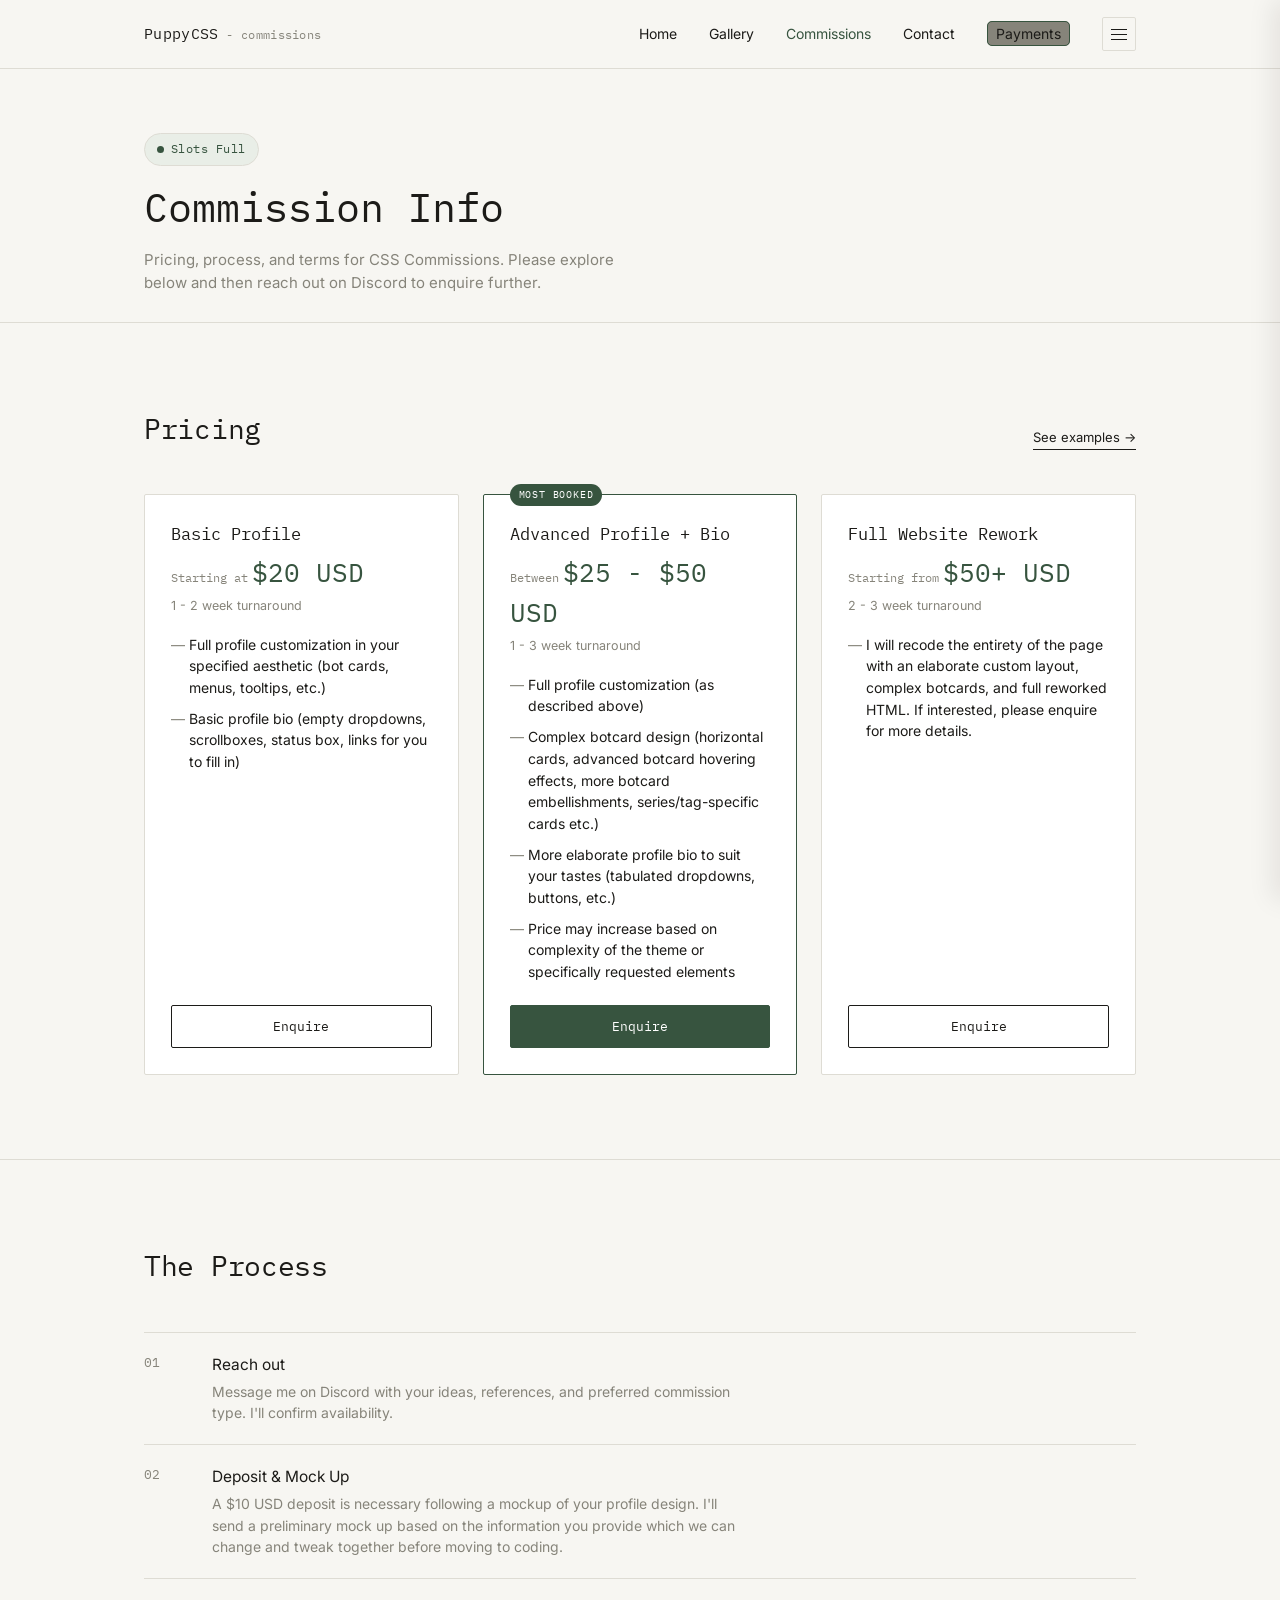
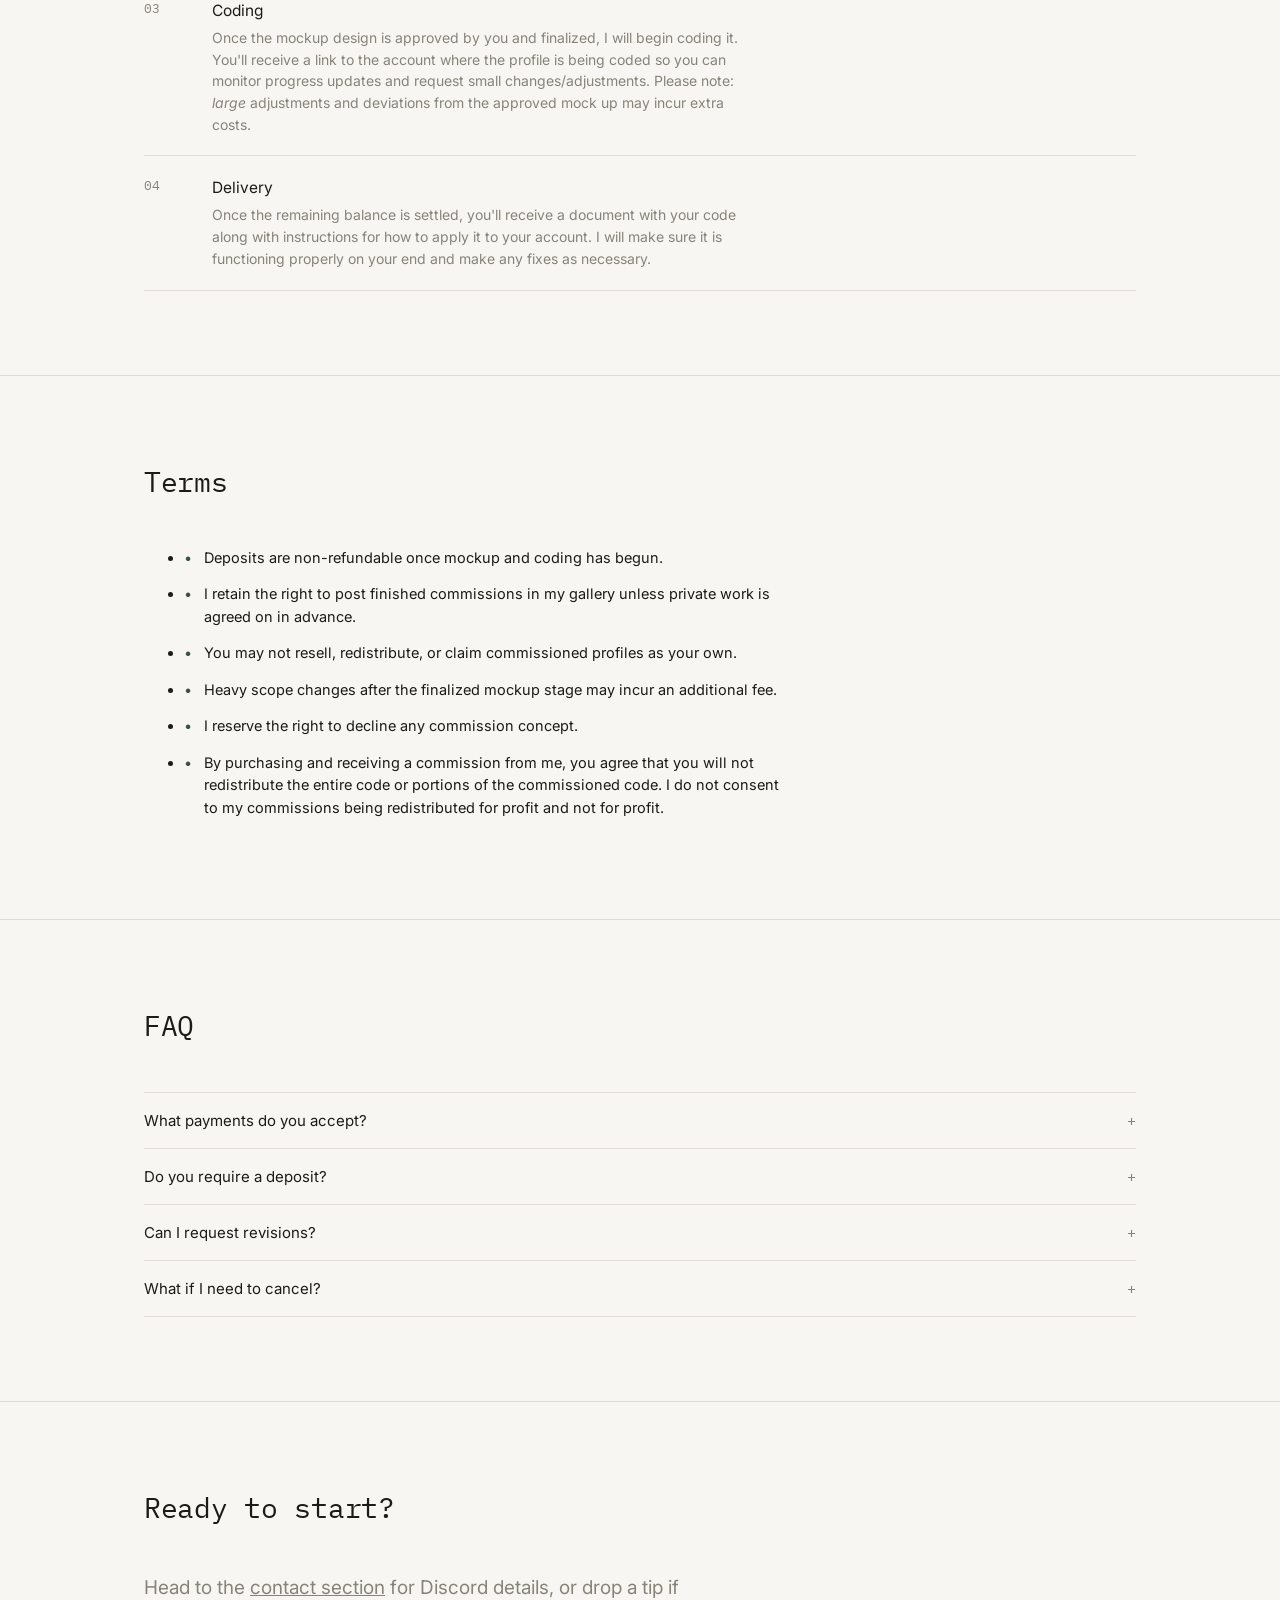
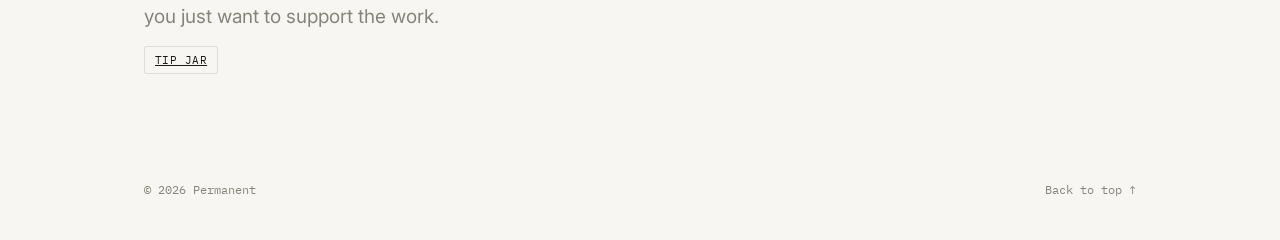
==== commissions.html @ 57f0ea89 "Add files via upload" ====
<!DOCTYPE html>
<html lang="en">
<head>
<meta charset="UTF-8">
<meta name="viewport" content="width=device-width, initial-scale=1.0">
<title>Commissions — PuppyCSS</title>
<meta name="description" content="Commission info, pricing tiers, process, and terms.">
<link rel="preconnect" href="https://fonts.googleapis.com">
<link href="https://fonts.googleapis.com/css2?family=IBM+Plex+Mono:wght@400;500&family=Inter:wght@400;500&display=swap" rel="stylesheet">
<link rel="stylesheet" href="style.css">
</head>
<body>

<header class="site-header">
  <div class="wrap">
    <a href="index.html" class="wordmark">PuppyCSS <span>- commissions</span></a>
    <nav class="site-nav">
      <a href="index.html"><span class="nav-full">Home</span></a>
      <a href="gallery.html"><span class="nav-full">Gallery</span></a>
      <a href="commissions.html" class="current"><span class="nav-full">Commissions</span></a>
      <a href="index.html#contact"><span class="nav-full">Contact</span></a>
      <a href="https://www.paypal.com/ncp/payment/3Z959Z3MLHM26"><span class="nav-full paymentportal">Payments</span></a>
      <button class="menu-toggle" id="menu-toggle" aria-label="Open menu" aria-expanded="false" aria-controls="side-menu">
        <span></span><span></span><span></span>
      </button>
    </nav>
  </div>
</header>

<div class="side-menu-overlay" id="side-menu-overlay"></div>
<aside class="side-menu" id="side-menu">
  <div class="side-menu-head">
    <span class="wordmark">PuppyCSS</span>
    <button class="side-menu-close" id="side-menu-close" aria-label="Close menu">×</button>
  </div>
  <nav class="side-menu-nav" id="side-menu-nav"><!-- injected --></nav>
  <div class="side-menu-foot">Tips & commissions always appreciated.</div>
</aside>

<main>

  <section class="gallery-head">
    <div class="wrap">
      <div class="status-pill"><span class="dot"></span>Slots Full</div>
      <h1>Commission Info</h1>
      <p>Pricing, process, and terms for CSS Commissions. Please explore below and then reach out on Discord to enquire further.</p>
    </div>
  </section>


  <section class="block" id="tiers">
    <div class="wrap">
      <div class="block-head">
        <h2>Pricing</h2>
        <a href="gallery.html" class="see-all">See examples →</a>
      </div>
      <div class="tier-grid">

        <div class="tier-card">
          <div class="tier-name">Basic Profile</div>
          <div class="tier-price"><span class="from">Starting at</span>$20 USD</div>
          <div class="tier-turnaround">1 - 2 week turnaround</div>
          <ul class="tier-list">
            <li>Full profile customization in your specified aesthetic (bot cards, menus, tooltips, etc.)</li>
            <li>Basic profile bio (empty dropdowns, scrollboxes, status box, links for you to fill in)</li>
          </ul>
          <a href="index.html#contact" class="tier-cta">Enquire</a>
        </div>

        <div class="tier-card featured">
          <div class="tier-name">Advanced Profile + Bio</div>
          <div class="tier-price"><span class="from">Between</span>$25 - $50 USD</div>
          <div class="tier-turnaround">1 - 3 week turnaround</div>
          <ul class="tier-list">
            <li>Full profile customization (as described above) </li>
            <li>Complex botcard design (horizontal cards, advanced botcard hovering effects, more botcard embellishments, series/tag-specific cards etc.) </li>
            <li>More elaborate profile bio to suit your tastes (tabulated dropdowns, buttons, etc.) </li>
            <li>Price may increase based on complexity of the theme or specifically requested elements </li>
          </ul>
          <a href="index.html#contact" class="tier-cta">Enquire</a>
        </div>

        <div class="tier-card">
          <div class="tier-name">Full Website Rework</div>
          <div class="tier-price"><span class="from">Starting from</span>$50+ USD</div>
          <div class="tier-turnaround">2 - 3 week turnaround</div>
          <ul class="tier-list">
            <li>I will recode the entirety of the page with an elaborate custom layout, complex botcards, and full reworked HTML. If interested, please enquire for more details.</li>
          </ul>
          <a href="index.html#contact" class="tier-cta">Enquire</a>
        </div>

      </div>
    </div>
  </section>

  <section class="block" id="process">
    <div class="wrap">
      <div class="block-head">
        <h2>The Process</h2>
      </div>
      <div class="process-list">
        <div class="process-step">
          <div class="step-num mono"></div>
          <div>
            <h3>Reach out</h3>
            <p>Message me on Discord with your ideas, references, and preferred commission type. I'll confirm availability.</p>
          </div>
        </div>
        <div class="process-step">
          <div class="step-num mono"></div>
          <div>
            <h3>Deposit & Mock Up</h3>
            <p>A $10 USD deposit is necessary following a mockup of your profile design. I'll send a preliminary mock up based on the information you provide which we can change and tweak together before moving to coding.</p>
          </div>
        </div>
        <div class="process-step">
          <div class="step-num mono"></div>
          <div>
            <h3>Coding</h3>
            <p>Once the mockup design is approved by you and finalized, I will begin coding it. You'll receive a link to the account where the profile is being coded so you can monitor progress updates and request small changes/adjustments. Please note: <i>large</i> adjustments and deviations from the approved mock up may incur extra costs.</p>
          </div>
        </div>
        <div class="process-step">
          <div class="step-num mono"></div>
          <div>
            <h3>Delivery</h3>
            <p>Once the remaining balance is settled, you'll receive a document with your code along with instructions for how to apply it to your account. I will make sure it is functioning properly on your end and make any fixes as necessary.</p>
          </div>
        </div>
      </div>
    </div>
  </section>

  <section class="block" id="terms">
    <div class="wrap">
      <div class="block-head">
        <h2>Terms</h2>
      </div>
      <ul class="terms-list">
        <li>Deposits are non-refundable once mockup and coding has begun.</li>
        <li>I retain the right to post finished commissions in my gallery unless private work is agreed on in advance.</li>
        <li>You may not resell, redistribute, or claim commissioned profiles as your own.</li>
        <li>Heavy scope changes after the finalized mockup stage may incur an additional fee.</li>
        <li>I reserve the right to decline any commission concept.</li>
<li>By purchasing and receiving a commission from me, you agree that you will not redistribute the entire code or portions of the commissioned code. I do not consent to my commissions being redistributed for profit and not for profit. </li>
      </ul>
    </div>
  </section>

  <section class="block" id="faq">
    <div class="wrap">
      <div class="block-head">
        <h2>FAQ</h2>
      </div>
      <div id="faq-list"><!-- injected --></div>
    </div>
  </section>

  <section class="block" id="cta">
    <div class="wrap">
      <div class="block-head">
        <h2>Ready to start?</h2>
      </div>
      <p class="hero-role">Head to the <a href="index.html#contact">contact section</a> for Discord details, or drop a tip if you just want to support the work.</p>
      <div class="hero-meta" style="margin-top: 18px;">
        <span><strong><a class="copy-btn tipjarbtn" href="https://www.paypal.com/ncp/payment/3Z959Z3MLHM26">Tip Jar</a></strong></span>
      </div>
    </div>
  </section>

</main>

<footer class="site-footer">
  <div class="wrap">
    <span>© 2026 Permanent</span>
    <a href="#top">Back to top ↑</a>
  </div>
</footer>

<script src="script.js"></script>
</body>
</html>
---- style.css ----
:root {
  --paper:        #F7F6F2;
  --paper-dim:     #F0EEE8;
  --ink:          #1C1B18;
  --muted:        #86847A;
  --line:         #DEDCD4;
  --accent:       #37543F;
  --accent-wash:  #E9EEE7;
  --white:        #FFFFFF;

  --font-mono: 'IBM Plex Mono', ui-monospace, 'SF Mono', Menlo, monospace;
  --font-body: 'Inter', -apple-system, BlinkMacSystemFont, 'Segoe UI', sans-serif;

  --max-w: 1120px;
  --gutter: clamp(20px, 5vw, 64px);
  --radius: 2px;
}

*, *::before, *::after { box-sizing: border-box; }
html { scroll-behavior: smooth; }
@media (prefers-reduced-motion: reduce) {
  html { scroll-behavior: auto; }
  *, *::before, *::after {
    animation-duration: 0.001ms !important;
    animation-iteration-count: 1 !important;
    transition-duration: 0.001ms !important;
  }
}

body {
  margin: 0;
  background: var(--paper);
  color: var(--ink);
  font-family: var(--font-body);
  font-size: 16px;
  line-height: 1.55;
  -webkit-font-smoothing: antialiased;
}

h1, h2, h3 { margin: 0; font-weight: 400; }
p { margin: 0; }
a { color: inherit; }
img { max-width: 100%; display: block; }
button { font-family: inherit; cursor: pointer; }

:focus-visible {
  outline: 2px solid var(--accent);
  outline-offset: 3px;
}

.wrap {
  max-width: var(--max-w);
  margin: 0 auto;
  padding: 0 var(--gutter);
}

.mono {
  font-family: var(--font-mono);
  letter-spacing: 0.02em;
}

.eyebrow {
  font-family: var(--font-mono);
  font-size: 12.5px;
  letter-spacing: 0.12em;
  text-transform: uppercase;
  color: var(--muted);
  display: flex;
  align-items: center;
  gap: 10px;
}
.eyebrow::before {
  content: '';
  width: 18px;
  height: 1px;
  background: var(--muted);
}


.site-header {
  border-bottom: 1px solid var(--line);
  position: sticky;
  top: 0;
  background: rgba(247, 246, 242, 0.92);
  backdrop-filter: blur(6px);
  z-index: 50;
}

.site-header .wrap {
  display: flex;
  align-items: center;
  justify-content: space-between;
  height: 68px;
  gap: 16px;
}

.menu-toggle {
  display: flex;
  flex-direction: column;
  justify-content: center;
  align-items: center;
  gap: 4px;
  width: 34px;
  height: 34px;
  padding: 0;
  border: 1px solid var(--line);
  border-radius: var(--radius);
  background: transparent;
  flex: none;
  transition: border-color 0.2s ease;
}
.menu-toggle:hover { border-color: var(--accent); }
.menu-toggle span {
  display: block;
  width: 16px;
  height: 1px;
  background: var(--ink);
  transition: transform 0.25s ease, opacity 0.25s ease;
}
.menu-toggle.open span:nth-child(1) { transform: translateY(5px) rotate(45deg); }
.menu-toggle.open span:nth-child(2) { opacity: 0; }
.menu-toggle.open span:nth-child(3) { transform: translateY(-5px) rotate(-45deg); }

.wordmark {
  font-family: var(--font-mono);
  font-size: 15px;
  letter-spacing: 0.02em;
  text-decoration: none;
  color: var(--ink);
  display: flex;
  align-items: baseline;
  gap: 8px;
}
.wordmark span {
  color: var(--muted);
  font-size: 12px;
}


span.paymentportal{
    border-radius: 5px;
    background: var(--muted);
    padding: 0.2rem 0.5rem !important;
    border: 1px solid var(--accent);
    transition: all 500ms ease;
}
span.paymentportal:hover{
  background: var(--accent);
}

.site-nav {
  display: flex;
  gap: clamp(16px, 3vw, 32px);
  align-items: center;
}
.site-nav a {
  text-decoration: none;
  font-size: 14px;
  color: var(--ink);
  position: relative;
  padding: 4px 0;
}
.site-nav a.current { color: var(--accent); }
.site-nav a::after {
  content: '';
  position: absolute;
  left: 0; right: 0; bottom: -2px;
  height: 1px;
  background: var(--accent);
  transform: scaleX(0);
  transform-origin: left;
  transition: transform 0.25s ease;
}
.site-nav a:hover::after { transform: scaleX(1); }

.tipjarbtn{
}
.tipjarbtn::before {
    position: absolute;
    font-family: monospace;
    content: " I'm full of soup";
    background-image: url(https://ella.janitorai.com/media-approved/jKXdU6PdF2nDoaR_izDgq.png);
    background-repeat: no-repeat;
    background-size: 100%;
    background-position: bottom;
    max-width: 127px;
    min-width: 100px;
    width: 100%;
    aspect-ratio: 1 / 1.75;
    right: 100%;
    transition: transform 400ms cubic-bezier(0.68, -0.55, 0.27, 1.55);
}
.tipjarbtn:is(:hover,:focus,:active)::before{
	transform: translateX(70%) rotate(20deg);
}


.hero {
  padding: clamp(56px, 10vw, 108px) 0 clamp(48px, 8vw, 84px);
  border-bottom: 1px solid var(--line);
}

.hero-grid {
  display: grid;
  grid-template-columns: 1fr;
  gap: 28px;
}

.hero-index {
  font-family: var(--font-mono);
  font-size: 13px;
  color: var(--muted);
}

.hero h1 {
  font-family: var(--font-mono);
  font-size: clamp(34px, 6vw, 58px);
  line-height: 1.08;
  letter-spacing: -0.01em;
  max-width: 14ch;
}

.hero-role {
  font-size: clamp(16px, 2vw, 19px);
  color: var(--muted);
  max-width: 46ch;
  margin-top: 4px;
}

.hero-meta {
  display: flex;
  flex-wrap: wrap;
  gap: 10px 28px;
  margin-top: 18px;
  font-family: var(--font-mono);
  font-size: 12.5px;
  color: var(--muted);
}
.hero-meta strong { color: var(--ink); font-weight: 400; }

section.block {
  padding: clamp(48px, 8vw, 84px) 0;
  border-bottom: 1px solid var(--line);
}
section.block:last-of-type { border-bottom: none; }

.block-head {
  display: flex;
  justify-content: space-between;
  align-items: flex-end;
  gap: 20px;
  margin-bottom: clamp(28px, 5vw, 44px);
  flex-wrap: wrap;
}

.block-head h2 {
  font-family: var(--font-mono);
  font-size: clamp(22px, 3vw, 28px);
  letter-spacing: -0.01em;
}

.block-head .see-all {
  font-size: 13px;
  text-decoration: none;
  border-bottom: 1px solid var(--ink);
  padding-bottom: 2px;
}
.block-head .see-all:hover { color: var(--accent); border-color: var(--accent); }

.highlights-grid {
  display: grid;
  grid-template-columns: repeat(auto-fit, minmax(220px, 1fr));
  gap: clamp(16px, 2.5vw, 28px);
}

.highlight-card {
  position: relative;
  aspect-ratio: 4 / 5;
  border-radius: var(--radius);
  overflow: hidden;
  cursor: pointer;
  border: 1px solid var(--line);
  background: var(--paper-dim);
}

.highlight-card .swatch {
  position: absolute;
  inset: 0;
  width: 100%;
  height: 100%;
  object-fit: cover;
  display: block;
  transition: transform 0.5s cubic-bezier(0.16, 1, 0.3, 1);
}
.highlight-card:hover .swatch { transform: scale(1.045); }

.card-label {
  position: absolute;
  left: 0; right: 0; bottom: 0;
  padding: 14px 16px;
  background: linear-gradient(to top, rgba(28,27,24,0.72), rgba(28,27,24,0));
  color: var(--white);
  transform: translateY(6px);
  opacity: 0.92;
  transition: transform 0.3s ease;
}
.highlight-card:hover .card-label { transform: translateY(0); }

.card-label .num {
  font-family: var(--font-mono);
  font-size: 11px;
  letter-spacing: 0.08em;
  opacity: 0.8;
  display: block;
  margin-bottom: 3px;
}
.card-label .title { font-size: 15px; }
.card-label .medium {
  font-family: var(--font-mono);
  font-size: 11px;
  opacity: 0.75;
  margin-top: 2px;
  display: block;
}

.log-list { display: flex; flex-direction: column; }

.log-entry {
  display: grid;
  grid-template-columns: 110px 1fr;
  gap: 24px;
  padding: 18px 0;
  border-top: 1px solid var(--line);
}
.log-entry:last-child { border-bottom: 1px solid var(--line); }

.log-date {
  font-family: var(--font-mono);
  font-size: 12.5px;
  color: var(--muted);
  padding-top: 2px;
}

.log-body .tag {
  display: inline-block;
  font-family: var(--font-mono);
  font-size: 10.5px;
  letter-spacing: 0.06em;
  text-transform: uppercase;
  color: var(--accent);
  background: var(--accent-wash);
  padding: 2px 7px;
  border-radius: 2px;
  margin-bottom: 8px;
}
.log-body h3 { font-size: 16px; margin-bottom: 4px; }
.log-body p { color: var(--muted); font-size: 14.5px; max-width: 60ch; }

.contact-grid {
  display: grid;
  grid-template-columns: 1.1fr 0.9fr;
  gap: clamp(32px, 6vw, 64px);
}

.field {
  margin-bottom: 18px;
  display: flex;
  flex-direction: column;
  gap: 6px;
}
.field label {
  font-family: var(--font-mono);
  font-size: 11.5px;
  letter-spacing: 0.06em;
  text-transform: uppercase;
  color: var(--muted);
}
.field input,
.field textarea {
  font-family: var(--font-body);
  font-size: 15px;
  padding: 11px 12px;
  border: 1px solid var(--line);
  border-radius: var(--radius);
  background: var(--white);
  color: var(--ink);
  resize: vertical;
}
.field input:focus,
.field textarea:focus {
  border-color: var(--accent);
  outline: none;
}

.submit-btn {
  font-family: var(--font-mono);
  font-size: 13px;
  letter-spacing: 0.04em;
  background: var(--ink);
  color: var(--paper);
  border: none;
  padding: 13px 22px;
  border-radius: var(--radius);
  display: inline-flex;
  align-items: center;
  gap: 8px;
  transition: background 0.2s ease;
}
.submit-btn:hover { background: var(--accent); }

.form-note {
  font-size: 12.5px;
  color: var(--muted);
  margin-top: 10px;
}

.contact-aside {
  border: 1px solid var(--line);
  border-radius: var(--radius);
  padding: 24px;
  background: var(--paper-dim);
  height: fit-content;
}
.contact-aside h3 {
  font-family: var(--font-mono);
  font-size: 14px;
  margin-bottom: 16px;
}

.contact-row {
  display: flex;
  align-items: center;
  justify-content: space-between;
  gap: 12px;
  padding: 12px 0;
  border-top: 1px solid var(--line);
}
.contact-row:first-of-type { border-top: none; }
.contact-row .label { font-size: 13px; color: var(--muted); }
.contact-row .value { font-family: var(--font-mono); font-size: 13.5px; }

.copy-btn {
  font-family: var(--font-mono);
  font-size: 11px;
  letter-spacing: 0.04em;
  text-transform: uppercase;
  background: transparent;
  border: 1px solid var(--line);
  color: var(--ink);
  padding: 6px 10px;
  border-radius: var(--radius);
  white-space: nowrap;
  transition: border-color 0.2s ease, color 0.2s ease;
}
.copy-btn:hover { border-color: var(--accent); color: var(--accent); }
.copy-btn.copied { border-color: var(--accent); color: var(--accent); }

.site-footer {
  padding: 28px 0 40px;
}
.site-footer .wrap {
  display: flex;
  justify-content: space-between;
  align-items: center;
  font-family: var(--font-mono);
  font-size: 12px;
  color: var(--muted);
}
.site-footer a { text-decoration: none; }
.site-footer a:hover { color: var(--accent); }

.gallery-head {
  padding: clamp(40px, 7vw, 64px) 0 28px;
  border-bottom: 1px solid var(--line);
}
.gallery-head h1 {
  font-family: var(--font-mono);
  font-size: clamp(28px, 4vw, 40px);
  margin-top: 10px;
}
.gallery-head p {
  color: var(--muted);
  max-width: 56ch;
  margin-top: 10px;
  font-size: 15px;
}

.filter-bar {
  display: flex;
  gap: 8px;
  flex-wrap: wrap;
  padding: 22px 0;
  border-bottom: 1px solid var(--line);
}
.filter-btn {
  font-family: var(--font-mono);
  font-size: 12px;
  letter-spacing: 0.04em;
  text-transform: uppercase;
  background: transparent;
  border: 1px solid var(--line);
  color: var(--muted);
  padding: 7px 14px;
  border-radius: 999px;
  transition: all 0.2s ease;
}
.filter-btn:hover { border-color: var(--accent); color: var(--ink); }
.filter-btn.active {
  background: var(--ink);
  border-color: var(--ink);
  color: var(--paper);
}

.gallery-grid {
  padding: clamp(28px, 5vw, 44px) 0 80px;
  display: grid;
  grid-template-columns: repeat(auto-fill, minmax(240px, 1fr));
  gap: clamp(14px, 2vw, 22px);
}

.gallery-tile {
  position: relative;
  aspect-ratio: 1 / 1;
  border-radius: var(--radius);
  overflow: hidden;
  border: 1px solid var(--line);
  cursor: pointer;
  background: var(--paper-dim);
  opacity: 1;
  transform: scale(1);
  transition: opacity 0.3s ease, transform 0.3s ease;
}
.gallery-tile.hidden-tile {
  opacity: 0;
  transform: scale(0.94);
  pointer-events: none;
  position: absolute;
  visibility: hidden;
}

.gallery-tile .swatch {
  position: absolute;
  inset: 0;
  width: 100%;
  height: 100%;
  object-fit: cover;
  display: block;
  transition: transform 0.4s cubic-bezier(0.16, 1, 0.3, 1);
}
.gallery-tile:hover .swatch { transform: scale(1.05); }

.tile-tag {
  position: absolute;
  top: 10px; right: 10px;
  font-family: var(--font-mono);
  font-size: 10px;
  letter-spacing: 0.05em;
  text-transform: uppercase;
  background: rgba(247,246,242,0.9);
  color: var(--ink);
  padding: 3px 8px;
  border-radius: 999px;
}

.tile-info {
  position: absolute;
  left: 0; right: 0; bottom: 0;
  padding: 12px 14px;
  background: linear-gradient(to top, rgba(28,27,24,0.75), rgba(28,27,24,0));
  color: var(--white);
}
.tile-info .num {
  font-family: var(--font-mono);
  font-size: 10.5px;
  opacity: 0.8;
  display: block;
}
.tile-info .title { font-size: 14px; margin-top: 2px; }
.tile-info .count {
  font-family: var(--font-mono);
  font-size: 10.5px;
  opacity: 0.75;
  margin-top: 2px;
  display: block;
}

.lightbox {
  position: fixed;
  inset: 0;
  z-index: 100;
  display: none;
  align-items: center;
  justify-content: center;
  background: rgba(20, 19, 16, 0.94);
  padding: clamp(16px, 4vw, 48px);
}
.lightbox.open { display: flex; }

.lightbox-inner {
  width: 100%;
  max-width: 980px;
  color: var(--white);
}

.lightbox-stage {
    position: relative;
    aspect-ratio: 16 / 10;
    border-radius: var(--radius);
    overflow: hidden;
    background: #232019;
    width: 100%;
}
.lightbox-stage .swatch {
    inset: 0;
    width: 100%;
    height: 100%;
    object-fit: scale-down;
    display: block;
}

.lightbox-nav-btn {
  position: absolute;
  top: 50%;
  transform: translateY(-50%);
  background: rgba(247,246,242,0.12);
  border: 1px solid rgba(247,246,242,0.3);
  color: var(--white);
  width: 44px;
  height: 44px;
  border-radius: 50%;
  display: flex;
  align-items: center;
  justify-content: center;
  font-size: 18px;
  transition: background 0.2s ease;
}
.lightbox-nav-btn:hover { background: rgba(247,246,242,0.25); }
.lightbox-nav-btn.prev { left: 14px; }
.lightbox-nav-btn.next { right: 14px; }

.lightbox-meta {
  display: flex;
  justify-content: space-between;
  align-items: flex-start;
  gap: 20px;
  margin-top: 18px;
  flex-wrap: wrap;
}
.lightbox-meta h3 {
  font-family: var(--font-mono);
  font-size: 18px;
}
.lightbox-meta .desc {
  color: rgba(247,246,242,0.65);
  font-size: 13.5px;
  margin-top: 6px;
  max-width: 60ch;
}
.lightbox-counter {
  font-family: var(--font-mono);
  font-size: 12.5px;
  color: rgba(247,246,242,0.65);
  white-space: nowrap;
}

.lightbox-close {
  position: absolute;
  top: 20px; right: 20px;
  background: transparent;
  border: none;
  color: var(--white);
  font-size: 28px;
  line-height: 1;
  opacity: 0.75;
}
.lightbox-close:hover { opacity: 1; }

.lightbox-thumbs {
  display: flex;
  gap: 8px;
  margin-top: 14px;
  overflow-x: auto;
  padding-bottom: 4px;
}
.lightbox-thumbs .thumb {
  width: 52px;
  height: 52px;
  flex: none;
  border-radius: 2px;
  overflow: hidden;
  border: 1px solid rgba(247,246,242,0.2);
  cursor: pointer;
  opacity: 0.55;
  transition: opacity 0.2s ease, border-color 0.2s ease;
}
.lightbox-thumbs .thumb.active {
  opacity: 1;
  border-color: var(--white);
}
.lightbox-thumbs .thumb .swatch { position: static; width: 100%; height: 100%; object-fit: cover; display: block; }
.lightbox-stage {
  cursor: zoom-in;
  touch-action: none; 
}
.lightbox-stage.zoomed {
  cursor: grab;
}
.lightbox-stage.zoomed:active {
  cursor: grabbing;
}
.lightbox-stage .swatch {
  transform-origin: 0 0;
  transition: transform 0.2s ease;
}
.lightbox-stage.panning .swatch {
  transition: none;
}

/* SIDE MENU */
.side-menu-overlay {
  position: fixed;
  inset: 0;
  background: rgba(20, 19, 16, 0.5);
  z-index: 90;
  opacity: 0;
  pointer-events: none;
  transition: opacity 0.3s ease;
}
.side-menu-overlay.open {
  opacity: 1;
  pointer-events: auto;
}

.side-menu {
  position: fixed;
  top: 0;
  right: 0;
  height: 100%;
  width: min(300px, 82vw);
  background: var(--paper);
  border-left: 1px solid var(--line);
  z-index: 95;
  display: flex;
  flex-direction: column;
  transform: translateX(100%);
  transition: transform 0.32s cubic-bezier(0.16, 1, 0.3, 1);
  box-shadow: -8px 0 24px rgba(20, 19, 16, 0.08);
}
.side-menu.open { transform: translateX(0); }

.side-menu-head {
  display: flex;
  align-items: center;
  justify-content: space-between;
  padding: 20px var(--gutter);
  border-bottom: 1px solid var(--line);
  height: 68px;
}
.side-menu-head .wordmark { font-size: 14px; }

.side-menu-close {
  background: transparent;
  border: none;
  color: var(--ink);
  font-size: 24px;
  line-height: 1;
  padding: 4px;
  opacity: 0.7;
}
.side-menu-close:hover { opacity: 1; }

.side-menu-nav {
  display: flex;
  flex-direction: column;
  padding: 12px 0;
  overflow-y: auto;
}
.side-menu-nav a {
  font-family: var(--font-mono);
  font-size: 14px;
  text-decoration: none;
  color: var(--ink);
  padding: 14px var(--gutter);
  border-bottom: 1px solid var(--line);
  display: flex;
  align-items: center;
  justify-content: space-between;
  transition: background 0.2s ease, color 0.2s ease;
}
.side-menu-nav a:hover { background: var(--accent-wash); color: var(--accent); }
.side-menu-nav a.current { color: var(--accent); }
.side-menu-nav a .idx { font-size: 11px; color: var(--muted); }

.side-menu-foot {
  margin-top: auto;
  padding: 20px var(--gutter) 28px;
  border-top: 1px solid var(--line);
  font-family: var(--font-mono);
  font-size: 11.5px;
  color: var(--muted);
}
.side-menu-foot a { color: var(--accent); text-decoration: none; }

body.menu-locked { overflow: hidden; }

@media (min-width: 720px) {
  .hero-grid { grid-template-columns: 1fr; }
}

@media (max-width: 720px) {
  .contact-grid { grid-template-columns: 1fr; }
  .site-nav { gap: 14px; }
  .log-entry { grid-template-columns: 1fr; gap: 6px; }
}

@media (max-width: 480px) {
  .site-header .wrap { height: 60px; }
  .site-nav a span.nav-full { display: none; }
}

/* COMMISSIONS */
.status-pill {
  display: inline-flex;
  align-items: center;
  gap: 7px;
  font-family: var(--font-mono);
  font-size: 12px;
  letter-spacing: 0.04em;
  color: var(--accent);
  background: var(--accent-wash);
  border: 1px solid var(--line);
  padding: 6px 12px;
  border-radius: 999px;
}
.status-pill .dot {
  width: 7px; height: 7px;
  border-radius: 50%;
  background: var(--accent);
}

.tier-grid {
  display: grid;
  grid-template-columns: repeat(auto-fit, minmax(260px, 1fr));
  gap: clamp(16px, 2.5vw, 24px);
}

.tier-card {
  border: 1px solid var(--line);
  border-radius: var(--radius);
  padding: 26px;
  background: var(--white);
  display: flex;
  flex-direction: column;
  position: relative;
}
.tier-card.featured { border-color: var(--accent); }
.tier-card.featured::before {
  content: 'MOST BOOKED';
  position: absolute;
  top: -11px;
  left: 26px;
  font-family: var(--font-mono);
  font-size: 10px;
  letter-spacing: 0.08em;
  background: var(--accent);
  color: var(--white);
  padding: 3px 9px;
  border-radius: 999px;
}

.tier-name {
  font-family: var(--font-mono);
  font-size: 17px;
  margin-bottom: 4px;
}
.tier-price {
  font-family: var(--font-mono);
  font-size: 26px;
  color: var(--accent);
  margin-bottom: 4px;
}
.tier-price .from {
  font-size: 12px;
  color: var(--muted);
  font-weight: 400;
  margin-right: 4px;
}
.tier-turnaround {
  font-size: 12.5px;
  color: var(--muted);
  margin-bottom: 18px;
}

.tier-list {
  list-style: none;
  margin: 0 0 22px;
  padding: 0;
  display: flex;
  flex-direction: column;
  gap: 9px;
  flex: 1;
}
.tier-list li {
  font-size: 14px;
  padding-left: 18px;
  position: relative;
  color: var(--ink);
}
.tier-list li::before {
  content: '—';
  position: absolute;
  left: 0;
  color: var(--muted);
}

.tier-cta {
  font-family: var(--font-mono);
  font-size: 12.5px;
  text-align: center;
  text-decoration: none;
  border: 1px solid var(--ink);
  color: var(--ink);
  padding: 11px;
  border-radius: var(--radius);
  transition: background 0.2s ease, color 0.2s ease;
}
.tier-cta:hover { background: var(--ink); color: var(--paper); }
.tier-card.featured .tier-cta { background: var(--accent); border-color: var(--accent); color: var(--white); }
.tier-card.featured .tier-cta:hover { background: var(--ink); border-color: var(--ink); }

.process-list {
  counter-reset: step;
  display: flex;
  flex-direction: column;
}
.process-step {
  display: grid;
  grid-template-columns: 48px 1fr;
  gap: 20px;
  padding: 20px 0;
  border-top: 1px solid var(--line);
}
.process-step:last-child { border-bottom: 1px solid var(--line); }
.process-step .step-num {
  counter-increment: step;
  font-family: var(--font-mono);
  font-size: 13px;
  color: var(--muted);
}
.process-step .step-num::before {
  content: counter(step, decimal-leading-zero);
}
.process-step h3 { font-size: 15.5px; margin-bottom: 4px; }
.process-step p { color: var(--muted); font-size: 14px; max-width: 60ch; }

.terms-list {
  display: flex;
  flex-direction: column;
  gap: 14px;
}
.terms-list li {
  font-size: 14.5px;
  color: var(--ink);
  padding-left: 20px;
  position: relative;
  max-width: 68ch;
}
.terms-list li::before {
  content: '•';
  position: absolute;
  left: 0;
  color: var(--accent);
}

.faq-item {
  border-top: 1px solid var(--line);
}
.faq-item:last-child { border-bottom: 1px solid var(--line); }
.faq-q {
  width: 100%;
  text-align: left;
  background: transparent;
  border: none;
  padding: 18px 0;
  display: flex;
  justify-content: space-between;
  align-items: center;
  gap: 16px;
  font-size: 15px;
  color: var(--ink);
}
.faq-q .plus {
  font-family: var(--font-mono);
  color: var(--muted);
  flex: none;
  transition: transform 0.25s ease;
}
.faq-item.open .faq-q .plus { transform: rotate(45deg); }
.faq-a {
  max-height: 0;
  overflow: hidden;
  transition: max-height 0.3s ease;
}
.faq-a p {
  color: var(--muted);
  font-size: 14px;
  max-width: 64ch;
  padding-bottom: 18px;
}
.faq-item.open .faq-a { max-height: 240px; }
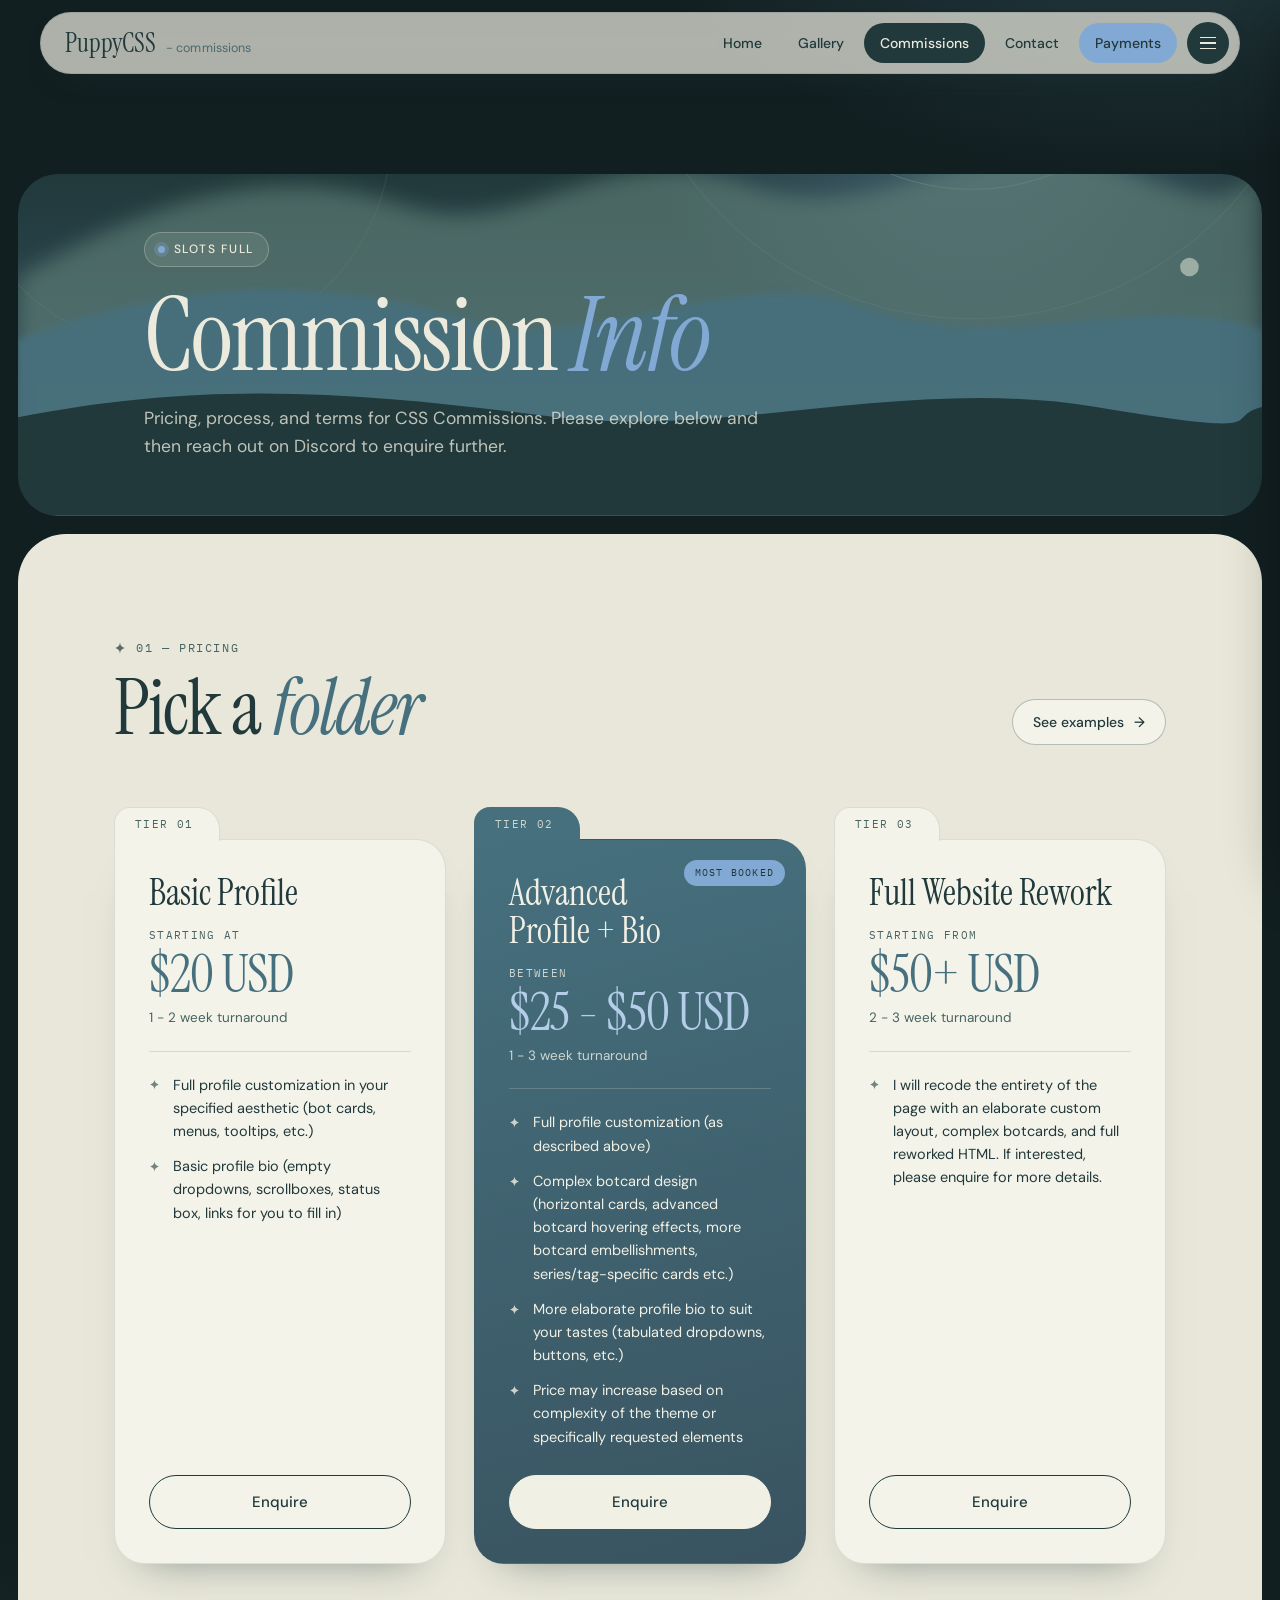
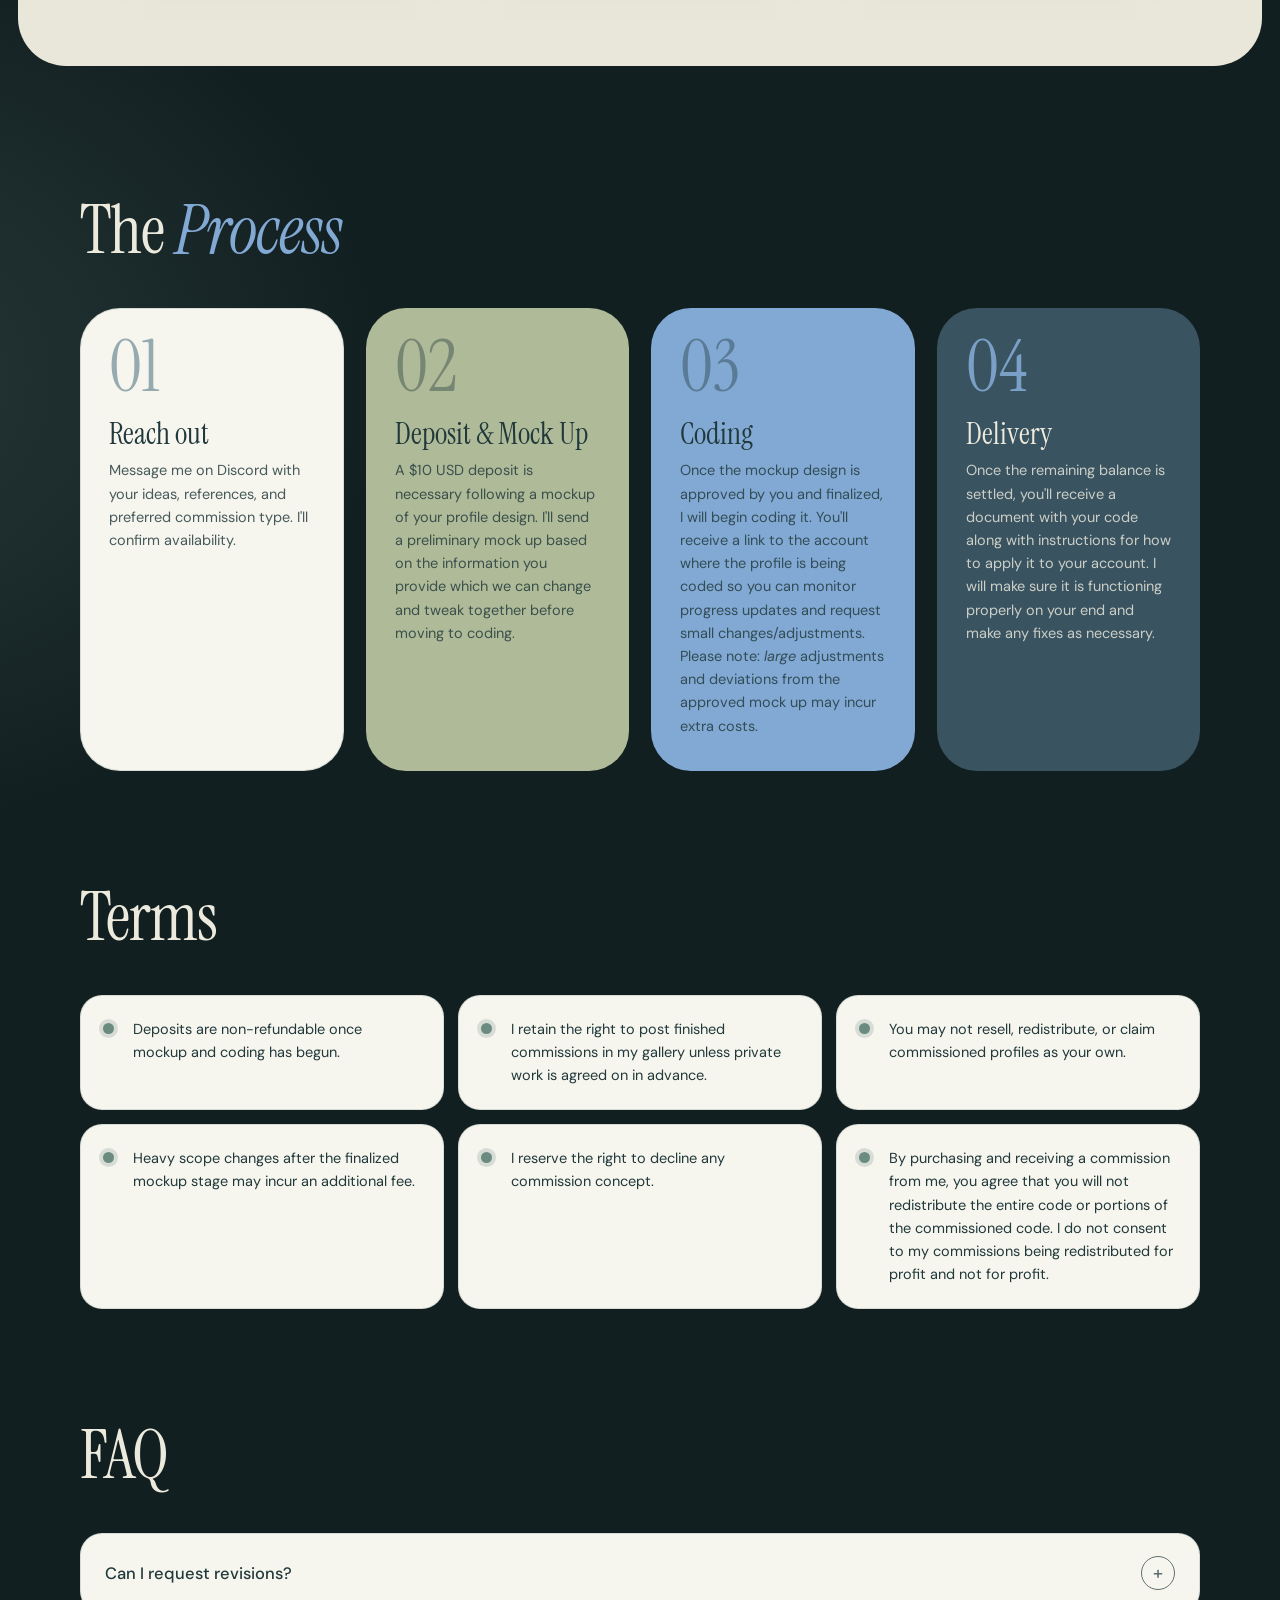
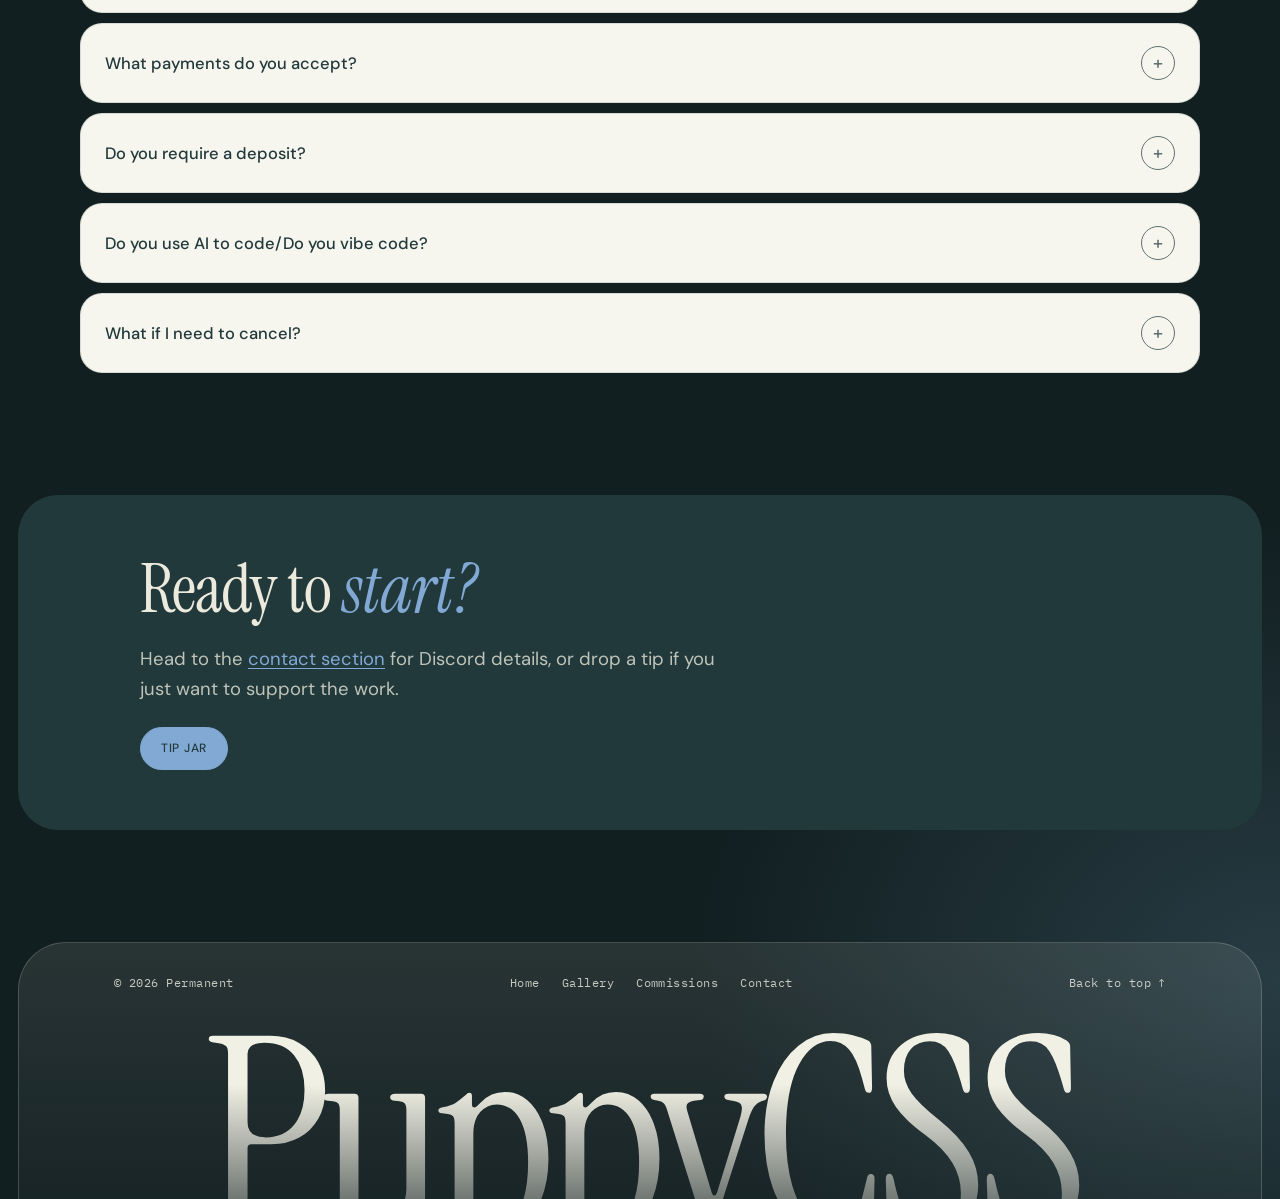
==== commit 861c45ea: "Site update" ====
--- a/commissions.html
+++ b/commissions.html
@@ -5,8 +5,10 @@
 <meta name="viewport" content="width=device-width, initial-scale=1.0">
 <title>Commissions — PuppyCSS</title>
 <meta name="description" content="Commission info, pricing tiers, process, and terms.">
+<meta name="theme-color" content="#21393b">
 <link rel="preconnect" href="https://fonts.googleapis.com">
-<link href="https://fonts.googleapis.com/css2?family=IBM+Plex+Mono:wght@400;500&family=Inter:wght@400;500&display=swap" rel="stylesheet">
+<link rel="preconnect" href="https://fonts.gstatic.com" crossorigin>
+<link href="https://fonts.googleapis.com/css2?family=IBM+Plex+Mono:wght@400;500&family=DM+Mono:wght@400&family=DM+Sans:wght@400;500;600&family=Instrument+Serif:ital@0;1&display=swap" rel="stylesheet">
 <link rel="stylesheet" href="style.css">
 </head>
 <body>
@@ -37,22 +39,27 @@
   <div class="side-menu-foot">Tips & commissions always appreciated.</div>
 </aside>
 
-<main>
+<main id="top">
 
   <section class="gallery-head">
     <div class="wrap">
-      <div class="status-pill"><span class="dot"></span>Slots Full</div>
-      <h1>Commission Info</h1>
-      <p>Pricing, process, and terms for CSS Commissions. Please explore below and then reach out on Discord to enquire further.</p>
+      <div class="page-hero">
+        <div class="status-pill"><span class="dot"></span>Slots Full</div>
+        <h1>Commission <em>Info</em></h1>
+        <p>Pricing, process, and terms for CSS Commissions. Please explore below and then reach out on Discord to enquire further.</p>
+      </div>
     </div>
   </section>
 
 
-  <section class="block" id="tiers">
+  <section class="block block--paper" id="tiers">
     <div class="wrap">
       <div class="block-head">
-        <h2>Pricing</h2>
-        <a href="gallery.html" class="see-all">See examples →</a>
+        <div>
+          <span class="kicker">01 — Pricing</span>
+          <h2>Pick a <em>folder</em></h2>
+        </div>
+        <a href="gallery.html" class="see-all">See examples <span aria-hidden="true">→</span></a>
       </div>
       <div class="tier-grid">
 
@@ -97,7 +104,7 @@
   <section class="block" id="process">
     <div class="wrap">
       <div class="block-head">
-        <h2>The Process</h2>
+        <h2>The <em>Process</em></h2>
       </div>
       <div class="process-list">
         <div class="process-step">
@@ -159,12 +166,14 @@
 
   <section class="block" id="cta">
     <div class="wrap">
-      <div class="block-head">
-        <h2>Ready to start?</h2>
-      </div>
-      <p class="hero-role">Head to the <a href="index.html#contact">contact section</a> for Discord details, or drop a tip if you just want to support the work.</p>
-      <div class="hero-meta" style="margin-top: 18px;">
-        <span><strong><a class="copy-btn tipjarbtn" href="https://www.paypal.com/ncp/payment/3Z959Z3MLHM26">Tip Jar</a></strong></span>
+      <div class="panel panel-dark cta-panel">
+        <div class="block-head">
+          <h2>Ready to <em>start?</em></h2>
+        </div>
+        <p class="hero-role">Head to the <a href="index.html#contact">contact section</a> for Discord details, or drop a tip if you just want to support the work.</p>
+        <div class="hero-meta">
+          <span><strong><a class="copy-btn tipjarbtn" href="https://www.paypal.com/ncp/payment/3Z959Z3MLHM26">Tip Jar</a></strong></span>
+        </div>
       </div>
     </div>
   </section>
@@ -172,10 +181,17 @@
 </main>
 
 <footer class="site-footer">
-  <div class="wrap">
+  <div class="wrap footer-row">
     <span>© 2026 Permanent</span>
+    <nav class="footer-nav" aria-label="Footer">
+      <a href="index.html">Home</a>
+      <a href="gallery.html">Gallery</a>
+      <a href="commissions.html">Commissions</a>
+      <a href="index.html#contact">Contact</a>
+    </nav>
     <a href="#top">Back to top ↑</a>
   </div>
+  <div class="footer-mark" aria-hidden="true">PuppyCSS</div>
 </footer>
 
 <script src="script.js"></script>
--- a/style.css
+++ b/style.css
@@ -1,19 +1,43 @@
 :root {
-  --paper:        #F7F6F2;
-  --paper-dim:     #F0EEE8;
-  --ink:          #1C1B18;
-  --muted:        #86847A;
-  --line:         #DEDCD4;
-  --accent:       #37543F;
-  --accent-wash:  #E9EEE7;
-  --white:        #FFFFFF;
-
-  --font-mono: 'IBM Plex Mono', ui-monospace, 'SF Mono', Menlo, monospace;
-  --font-body: 'Inter', -apple-system, BlinkMacSystemFont, 'Segoe UI', sans-serif;
-
-  --max-w: 1120px;
-  --gutter: clamp(20px, 5vw, 64px);
-  --radius: 2px;
+  /* core palette */
+  --abyss:  #21393b;
+  --slate:  #395360;
+  --teal:   #46707e;
+  --sage:   #6b8b80;
+  --moss:   #afba98;
+  --sand:   #cecdb9;
+  --sky:    #82a9d4;
+  --paper:   #ecebdf;
+  --paper-2: #e1e0d0;
+  --card:    #f6f5ee;
+  --cream:   #eceadd;
+
+  --ink:     var(--abyss);
+  --muted:   #4b6a70;
+  --line:    rgba(33, 57, 59, 0.14);
+  --on-dark: #eceadd;
+  --on-dark-muted: rgba(236, 234, 221, 0.78);
+  --glass-dark: rgba(236, 234, 221, 0.10);
+  --glass-dark-line: rgba(236, 234, 221, 0.28);
+
+  --font-display: 'Instrument Serif', 'Cormorant Garamond', Georgia, 'Times New Roman', serif;
+  --font-body: 'DM Sans', -apple-system, BlinkMacSystemFont, 'Segoe UI', sans-serif;
+  --font-mono: 'DM Mono', ui-monospace, 'SF Mono', Menlo, monospace;
+
+  --max-w: 1200px;
+  --gutter: clamp(16px, 4vw, 40px);
+  --section-gutter: clamp(10px, 1.4vw, 18px);
+
+  --r-sm: 14px;
+  --r-md: 22px;
+  --r-lg: 30px;
+  --r-xl: 40px;
+  --pill: 999px;
+
+  --shadow-soft: 0 24px 48px -28px rgba(33, 57, 59, 0.5);
+
+  --ridges: url("data:image/svg+xml,%3Csvg%20xmlns='http://www.w3.org/2000/svg'%20viewBox='0%200%201200%20800'%20preserveAspectRatio='xMidYMax%20slice'%3E%20%3Cdefs%3E%20%3CradialGradient%20id='g'%20cx='50%25'%20cy='50%25'%20r='50%25'%3E%3Cstop%20offset='0'%20stop-color='rgb(130,169,212)'%20stop-opacity='.5'/%3E%3Cstop%20offset='1'%20stop-color='rgb(130,169,212)'%20stop-opacity='0'/%3E%3C/radialGradient%3E%20%3Cfilter%20id='b1'%20x='-5%25'%20y='-30%25'%20width='110%25'%20height='160%25'%3E%3CfeGaussianBlur%20stdDeviation='10'/%3E%3C/filter%3E%20%3Cfilter%20id='b2'%20x='-5%25'%20y='-30%25'%20width='110%25'%20height='160%25'%3E%3CfeGaussianBlur%20stdDeviation='3'/%3E%3C/filter%3E%20%3Cpattern%20id='d'%20width='14'%20height='14'%20patternUnits='userSpaceOnUse'%3E%3Ccircle%20cx='2'%20cy='2'%20r='1.6'%20fill='rgb(236,234,221)'%20fill-opacity='.5'/%3E%3C/pattern%3E%20%3C/defs%3E%20%3Ccircle%20cx='920'%20cy='270'%20r='380'%20fill='url(%23g)'/%3E%20%3Ccircle%20cx='920'%20cy='270'%20r='215'%20fill='none'%20stroke='rgb(236,234,221)'%20stroke-opacity='.18'/%3E%20%3Ccircle%20cx='920'%20cy='270'%20r='340'%20fill='none'%20stroke='rgb(236,234,221)'%20stroke-opacity='.10'/%3E%20%3Ccircle%20cx='150'%20cy='430'%20r='210'%20fill='none'%20stroke='rgb(236,234,221)'%20stroke-opacity='.08'/%3E%20%3Ccircle%20cx='1085'%20cy='400'%20r='72'%20fill='url(%23d)'/%3E%20%3Ccircle%20cx='1130'%20cy='560'%20r='9'%20fill='rgb(236,234,221)'%20fill-opacity='.9'/%3E%20%3Cpath%20d='M1010%20113%20L1013.74%20126.26%20L1027%20130%20L1013.74%20133.74%20L1010%20147%20L1006.26%20133.74%20L993%20130%20L1006.26%20126.26%20Z'%20fill='rgb(236,234,221)'%20fill-opacity='0.9'/%3E%20%3Cpath%20d='M760%20368%20L762.64%20377.36%20L772%20380%20L762.64%20382.64%20L760%20392%20L757.36%20382.64%20L748%20380%20L757.36%20377.36%20Z'%20fill='rgb(236,234,221)'%20fill-opacity='0.7'/%3E%20%3Cpath%20d='M1120%20290%20L1122.2%20297.8%20L1130%20300%20L1122.2%20302.2%20L1120%20310%20L1117.8%20302.2%20L1110%20300%20L1117.8%20297.8%20Z'%20fill='rgb(236,234,221)'%20fill-opacity='0.5'/%3E%20%3Cpath%20filter='url(%23b1)'%20fill='rgb(107,139,128)'%20fill-opacity='.55'%20d='M0%20570%20C140%20490%20250%20460%20370%20500%20S560%20430%20700%20480%20S930%20410%201050%20460%20S1160%20490%201200%20470%20L1200%20800%20L0%20800%20Z'/%3E%20%3Cpath%20filter='url(%23b2)'%20fill='rgb(70,112,126)'%20fill-opacity='.9'%20d='M0%20630%20C160%20570%20300%20570%20430%20610%20S680%20550%20820%20600%20S1060%20580%201200%20620%20L1200%20800%20L0%20800%20Z'/%3E%20%3Cpath%20fill='rgb(33,57,59)'%20d='M0%20705%20C200%20665%20360%20685%20520%20705%20S860%20665%201040%20695%20S1160%20705%201200%20695%20L1200%20800%20L0%20800%20Z'/%3E%20%3C/svg%3E");
+  --sky-gradient: linear-gradient(180deg, #21393b 0%, #2c4650 45%, #395360 78%, #46707e 100%);
 }
 
 *, *::before, *::after { box-sizing: border-box; }
@@ -29,12 +53,14 @@
 
 body {
   margin: 0;
-  background: var(--paper);
   color: var(--ink);
   font-family: var(--font-body);
   font-size: 16px;
-  line-height: 1.55;
+  line-height: 1.6;
   -webkit-font-smoothing: antialiased;
+  min-height: 100vh;
+  background:radial-gradient(900px 600px at 90% -5%, rgba(70, 112, 126, 0.5), transparent 65%), radial-gradient(800px 700px at -10% 45%, rgba(107, 139, 128, 0.22), transparent 65%), radial-gradient(900px 700px at 100% 95%, rgba(57, 83, 96, 0.55), transparent 65%), #121f21;
+  background-repeat: no-repeat;
 }
 
 h1, h2, h3 { margin: 0; font-weight: 400; }
@@ -42,11 +68,14 @@
 a { color: inherit; }
 img { max-width: 100%; display: block; }
 button { font-family: inherit; cursor: pointer; }
+em { font-style: italic; }
 
 :focus-visible {
-  outline: 2px solid var(--accent);
+  outline: 2px solid var(--sky);
   outline-offset: 3px;
 }
+
+::selection { background: var(--moss); color: var(--abyss); }
 
 .wrap {
   max-width: var(--max-w);
@@ -54,45 +83,160 @@
   padding: 0 var(--gutter);
 }
 
-.mono {
-  font-family: var(--font-mono);
-  letter-spacing: 0.02em;
-}
+.mono { font-family: var(--font-mono); }
 
 .eyebrow {
-  font-family: var(--font-mono);
-  font-size: 12.5px;
-  letter-spacing: 0.12em;
+  display: inline-flex;
+  align-items: center;
+  gap: 9px;
+  padding: 7px 15px 7px 13px;
+  border-radius: var(--pill);
+  border: 1px solid var(--line);
+  font-size: 11.5px;
+  font-weight: 500;
+  letter-spacing: 0.14em;
   text-transform: uppercase;
   color: var(--muted);
-  display: flex;
-  align-items: center;
-  gap: 10px;
 }
 .eyebrow::before {
   content: '';
-  width: 18px;
-  height: 1px;
-  background: var(--muted);
-}
-
+  width: 6px; height: 6px;
+  border-radius: 50%;
+  background: var(--sage);
+}
+.hero-frame .eyebrow,
+.page-hero .eyebrow {
+  color: var(--on-dark);
+  border-color: var(--glass-dark-line);
+  background: var(--glass-dark);
+}
+.hero-frame .eyebrow::before,
+.page-hero .eyebrow::before { background: var(--sky); }
+
+.persona {
+    mask: linear-gradient(to bottom, black 80%, transparent);
+    -webkit-mask: linear-gradient(to bottom, black 70%, transparent);
+    position: absolute;
+    right: 0;
+    top: 0;
+    bottom: 0;
+    pointer-events: none;
+	z-index:0;
+}
+.hero-inner, .hero-mark{
+	z-index:2;
+}
+.hero-frame {
+  position: relative;
+}
+
+.persona {
+  height: 100%;
+  width: auto;
+  bottom: auto;
+}
+
+
+.btn {
+  display: inline-flex;
+  align-items: center;
+  gap: 10px;
+  padding: 14px 24px;
+  border-radius: var(--pill);
+  font-size: 14.5px;
+  font-weight: 500;
+  text-decoration: none;
+  border: 1px solid transparent;
+  transition: background 0.25s ease, color 0.25s ease, border-color 0.25s ease, transform 0.25s ease;
+}
+.btn::after { content: '→'; transition: transform 0.25s ease; }
+.btn:hover::after { transform: translateX(3px); }
+.btn-primary { background: var(--cream); color: var(--abyss); }
+.btn-primary:hover { background: var(--sky); }
+.btn-ghost {
+  color: var(--on-dark);
+  border-color: var(--glass-dark-line);
+  background: var(--glass-dark);
+  backdrop-filter: blur(10px);
+}
+.btn-ghost:hover { background: rgba(236, 234, 221, 0.22); }
+
+.panel {
+  border-radius: var(--r-xl);
+  padding: clamp(26px, 5vw, 60px);
+}
+.panel-dark  { background: var(--abyss); color: var(--on-dark); }
+.panel-slate { background: var(--slate); color: var(--on-dark); }
 
 .site-header {
-  border-bottom: 1px solid var(--line);
   position: sticky;
-  top: 0;
-  background: rgba(247, 246, 242, 0.92);
-  backdrop-filter: blur(6px);
+  top: 12px;
   z-index: 50;
+  padding: 0 var(--gutter);
 }
 
 .site-header .wrap {
+  max-width: var(--max-w);
   display: flex;
   align-items: center;
   justify-content: space-between;
-  height: 68px;
+  height: 62px;
   gap: 16px;
-}
+  padding: 0 10px 0 24px;
+  border-radius: var(--pill);
+  background: rgba(236, 235, 223, 0.72);
+  backdrop-filter: blur(16px) saturate(1.2);
+  -webkit-backdrop-filter: blur(16px) saturate(1.2);
+  border: 1px solid rgba(33, 57, 59, 0.12);
+  box-shadow: 0 14px 34px -24px rgba(33, 57, 59, 0.6);
+}
+
+.wordmark {
+  font-family: var(--font-display);
+  font-size: 26px;
+  line-height: 1;
+  letter-spacing: -0.005em;
+  text-decoration: none;
+  color: var(--ink);
+  display: flex;
+  align-items: baseline;
+  gap: 10px;
+  white-space: nowrap;
+}
+.wordmark span {
+  font-family: var(--font-body);
+  color: var(--muted);
+  font-size: 12.5px;
+  letter-spacing: 0.01em;
+}
+
+.site-nav {
+  display: flex;
+  gap: 4px;
+  align-items: center;
+}
+.site-nav a {
+  text-decoration: none;
+  font-size: 14px;
+  font-weight: 500;
+  color: var(--ink);
+  padding: 9px 16px;
+  border-radius: var(--pill);
+  transition: background 0.25s ease, color 0.25s ease;
+}
+.site-nav a:hover { background: rgba(33, 57, 59, 0.08); }
+.site-nav a.current { background: var(--abyss); color: var(--on-dark); }
+
+span.paymentportal {
+  display: inline-block;
+  margin: -9px -16px;
+  padding: 9px 16px;
+  border-radius: var(--pill);
+  background: var(--sky);
+  color: var(--abyss);
+  transition: background 0.25s ease, color 0.25s ease;
+}
+.site-nav a:hover span.paymentportal { background: var(--abyss); color: var(--on-dark); }
 
 .menu-toggle {
   display: flex;
@@ -100,188 +244,241 @@
   justify-content: center;
   align-items: center;
   gap: 4px;
-  width: 34px;
-  height: 34px;
+  width: 42px;
+  height: 42px;
   padding: 0;
-  border: 1px solid var(--line);
-  border-radius: var(--radius);
-  background: transparent;
+  margin-left: 6px;
+  border: none;
+  border-radius: 50%;
+  background: var(--abyss);
   flex: none;
-  transition: border-color 0.2s ease;
-}
-.menu-toggle:hover { border-color: var(--accent); }
+  transition: background 0.25s ease;
+}
+.menu-toggle:hover { background: var(--teal); }
 .menu-toggle span {
   display: block;
   width: 16px;
-  height: 1px;
-  background: var(--ink);
+  height: 1.5px;
+  background: var(--on-dark);
   transition: transform 0.25s ease, opacity 0.25s ease;
 }
-.menu-toggle.open span:nth-child(1) { transform: translateY(5px) rotate(45deg); }
+.menu-toggle.open span:nth-child(1) { transform: translateY(5.5px) rotate(45deg); }
 .menu-toggle.open span:nth-child(2) { opacity: 0; }
-.menu-toggle.open span:nth-child(3) { transform: translateY(-5px) rotate(-45deg); }
-
-.wordmark {
-  font-family: var(--font-mono);
-  font-size: 15px;
-  letter-spacing: 0.02em;
+.menu-toggle.open span:nth-child(3) { transform: translateY(-5.5px) rotate(-45deg); }
+
+.copy-btn {
+  font-family: var(--font-body);
+  font-size: 12px;
+  font-weight: 500;
+  letter-spacing: 0.06em;
+  text-transform: uppercase;
   text-decoration: none;
+  background: transparent;
+  border: 1px solid var(--line);
   color: var(--ink);
-  display: flex;
-  align-items: baseline;
-  gap: 8px;
-}
-.wordmark span {
-  color: var(--muted);
-  font-size: 12px;
-}
-
-
-span.paymentportal{
-    border-radius: 5px;
-    background: var(--muted);
-    padding: 0.2rem 0.5rem !important;
-    border: 1px solid var(--accent);
-    transition: all 500ms ease;
-}
-span.paymentportal:hover{
-  background: var(--accent);
-}
-
-.site-nav {
-  display: flex;
-  gap: clamp(16px, 3vw, 32px);
-  align-items: center;
-}
-.site-nav a {
-  text-decoration: none;
-  font-size: 14px;
-  color: var(--ink);
-  position: relative;
-  padding: 4px 0;
-}
-.site-nav a.current { color: var(--accent); }
-.site-nav a::after {
-  content: '';
+  padding: 8px 14px;
+  border-radius: var(--pill);
+  white-space: nowrap;
+  display: inline-block;
+  transition: background 0.25s ease, color 0.25s ease, border-color 0.25s ease;
+}
+.copy-btn:hover { background: var(--abyss); border-color: var(--abyss); color: var(--on-dark); }
+.copy-btn.copied { background: var(--moss); border-color: var(--moss); color: var(--abyss); }
+
+.copy-btn.tipjarbtn {
+  background: var(--sky);
+  border-color: var(--sky);
+  color: var(--abyss);
+  padding: 11px 20px;
+}
+.copy-btn.tipjarbtn:hover { background: var(--cream); border-color: var(--cream); color: var(--abyss); }
+
+.hero .wrap::before {
   position: absolute;
-  left: 0; right: 0; bottom: -2px;
-  height: 1px;
-  background: var(--accent);
-  transform: scaleX(0);
-  transform-origin: left;
-  transition: transform 0.25s ease;
-}
-.site-nav a:hover::after { transform: scaleX(1); }
-
-.tipjarbtn{
-}
-.tipjarbtn::before {
-    position: absolute;
-    font-family: monospace;
-    content: " I'm full of soup";
-    background-image: url(https://ella.janitorai.com/media-approved/jKXdU6PdF2nDoaR_izDgq.png);
-    background-repeat: no-repeat;
-    background-size: 100%;
-    background-position: bottom;
-    max-width: 127px;
-    min-width: 100px;
-    width: 100%;
-    aspect-ratio: 1 / 1.75;
-    right: 100%;
-    transition: transform 400ms cubic-bezier(0.68, -0.55, 0.27, 1.55);
-}
-.tipjarbtn:is(:hover,:focus,:active)::before{
-	transform: translateX(70%) rotate(20deg);
-}
-
-
-.hero {
-  padding: clamp(56px, 10vw, 108px) 0 clamp(48px, 8vw, 84px);
-  border-bottom: 1px solid var(--line);
-}
-
-.hero-grid {
-  display: grid;
-  grid-template-columns: 1fr;
-  gap: 28px;
-}
-
-.hero-index {
-  font-family: var(--font-mono);
-  font-size: 13px;
-  color: var(--muted);
-}
+  font-family: monospace;
+  content: " I'm full of soup";
+  background-image: url(https://ella.janitorai.com/media-approved/jKXdU6PdF2nDoaR_izDgq.png);
+  background-repeat: no-repeat;
+  background-size: 100%;
+  background-position: bottom;
+  max-width: 127px;
+  min-width: 100px;
+  width: 100%;
+  aspect-ratio: 1 / 1.75;
+  right: 100%;
+  z-index:10;
+  transition: transform 400ms cubic-bezier(0.68, -0.55, 0.27, 1.55);
+  color: var(--on-dark);
+  text-align:center;
+  top:60vh;
+}
+.hero .wrap:has(.tipjarbtn:is(:hover, :focus, :active))::before {
+  transform: translateX(90%) rotate(20deg);
+}
+
+.hero { padding: 14px 0 0; }
+
+.hero-frame {
+  display: flex;
+  flex-direction: column;
+  min-height: min(88vh, 780px);
+  padding: clamp(64px, 9vw, 112px) clamp(24px, 5vw, 64px) 0;
+  border-radius: var(--r-xl);
+  color: var(--on-dark);
+  background: var(--ridges) center bottom / cover no-repeat, var(--sky-gradient);
+}
+
+.hero-inner {
+  display: flex;
+  flex-direction: column;
+  align-items: flex-start;
+  gap: 26px;
+  max-width: 780px;
+  animation: fade-in 0.9s ease both;
+}
+@keyframes fade-in { from { opacity: 0; } to { opacity: 1; } }
 
 .hero h1 {
-  font-family: var(--font-mono);
-  font-size: clamp(34px, 6vw, 58px);
-  line-height: 1.08;
-  letter-spacing: -0.01em;
-  max-width: 14ch;
-}
+  font-family: var(--font-display);
+  font-size: clamp(46px, 7.4vw, 96px);
+  line-height: 0.98;
+  letter-spacing: -0.015em;
+  max-width: 15ch;
+}
+.hero h1 em { color: var(--sky); padding-right: 0.06em; }
 
 .hero-role {
-  font-size: clamp(16px, 2vw, 19px);
+  font-size: clamp(16px, 1.8vw, 18.5px);
   color: var(--muted);
   max-width: 46ch;
-  margin-top: 4px;
-}
+}
+.hero-frame .hero-role { color: var(--on-dark-muted); }
+
+.hero-actions { display: flex; flex-wrap: wrap; gap: 12px; }
 
 .hero-meta {
   display: flex;
   flex-wrap: wrap;
-  gap: 10px 28px;
+  align-items: center;
+  gap: 10px 10px;
+  font-size: 13px;
+  color: var(--on-dark-muted);
+}
+.hero-meta strong { font-weight: 500; }
+.hero-meta span:not(:first-child) {
+  padding: 8px 15px;
+  border-radius: var(--pill);
+  border: 1px solid var(--glass-dark-line);
+  background: var(--glass-dark);
+  backdrop-filter: blur(10px);
+}
+.hero-meta span:not(:first-child) strong { color: var(--on-dark); }
+
+.hero-mark {
+  margin-top: auto;
+  padding-top: clamp(36px, 6vw, 72px);
+  overflow: hidden;
+  height: calc(clamp(88px, 21vw, 270px) * 0.86 + clamp(36px, 6vw, 72px));
+  font-family: var(--font-display);
+  font-size: clamp(88px, 21vw, 270px);
+  line-height: 1;
+  letter-spacing: -0.02em;
+  text-align: center;
+  white-space: nowrap;
+  color: rgba(236, 234, 221, 0.88);
+  background-image: linear-gradient(180deg, rgba(236, 234, 221, 0.95) 10%, rgba(236, 234, 221, 0.35) 95%);
+  -webkit-background-clip: text;
+  background-clip: text;
+  -webkit-text-fill-color: transparent;
+  user-select: none;
+}
+.hero-mark em { padding-right: 0.04em; }
+
+/* ribbon / marquee */
+.ribbon {
   margin-top: 18px;
-  font-family: var(--font-mono);
-  font-size: 12.5px;
-  color: var(--muted);
-}
-.hero-meta strong { color: var(--ink); font-weight: 400; }
-
-section.block {
-  padding: clamp(48px, 8vw, 84px) 0;
-  border-bottom: 1px solid var(--line);
-}
-section.block:last-of-type { border-bottom: none; }
+  overflow: hidden;
+  border-radius: var(--pill);
+  background: var(--moss);
+  color: var(--abyss);
+}
+.ribbon-track {
+  display: flex;
+  width: max-content;
+  animation: ribbon 46s linear infinite;
+}
+.ribbon-track span {
+  display: flex;
+  align-items: center;
+  gap: 26px;
+  padding: 15px 13px;
+  font-family: var(--font-display);
+  font-size: 22px;
+  line-height: 1;
+  white-space: nowrap;
+}
+.ribbon-track i {
+  width: 12px; height: 12px;
+  background: var(--abyss);
+  clip-path: polygon(50% 0, 62% 38%, 100% 50%, 62% 62%, 50% 100%, 38% 62%, 0 50%, 38% 38%);
+}
+@keyframes ribbon { to { transform: translateX(-50%); } }
+@media (prefers-reduced-motion: reduce) { .ribbon-track { animation: none; } }
+
+
+section.block { padding: clamp(56px, 9vw, 112px) 0 0; }
 
 .block-head {
   display: flex;
   justify-content: space-between;
   align-items: flex-end;
   gap: 20px;
-  margin-bottom: clamp(28px, 5vw, 44px);
+  margin-bottom: clamp(26px, 4vw, 44px);
   flex-wrap: wrap;
 }
 
 .block-head h2 {
-  font-family: var(--font-mono);
-  font-size: clamp(22px, 3vw, 28px);
-  letter-spacing: -0.01em;
-}
+  font-family: var(--font-display);
+  font-size: clamp(38px, 5.6vw, 68px);
+  line-height: 1;
+  letter-spacing: -0.015em;
+}
+.block-head h2 em { color: var(--teal); }
+.panel-dark .block-head h2 em,
+.panel-slate .block-head h2 em { color: var(--sky); }
 
 .block-head .see-all {
-  font-size: 13px;
+  display: inline-flex;
+  align-items: center;
+  font-size: 14px;
+  font-weight: 500;
   text-decoration: none;
-  border-bottom: 1px solid var(--ink);
-  padding-bottom: 2px;
-}
-.block-head .see-all:hover { color: var(--accent); border-color: var(--accent); }
-
+  padding: 11px 20px;
+  border-radius: var(--pill);
+  border: 1px solid var(--line);
+  background: var(--card);
+  transition: background 0.25s ease, color 0.25s ease, border-color 0.25s ease;
+}
+.block-head .see-all:hover { background: var(--abyss); color: var(--on-dark); border-color: var(--abyss); }
+
+/* highlights */
 .highlights-grid {
   display: grid;
-  grid-template-columns: repeat(auto-fit, minmax(220px, 1fr));
-  gap: clamp(16px, 2.5vw, 28px);
+  grid-template-columns: repeat(auto-fit, minmax(230px, 1fr));
+  gap: clamp(14px, 2vw, 22px);
 }
 
 .highlight-card {
   position: relative;
   aspect-ratio: 4 / 5;
-  border-radius: var(--radius);
+  border-radius: var(--r-lg);
   overflow: hidden;
   cursor: pointer;
-  border: 1px solid var(--line);
-  background: var(--paper-dim);
-}
+  background: var(--paper-2);
+  box-shadow: var(--shadow-soft);
+  transition: transform 0.4s cubic-bezier(0.16, 1, 0.3, 1);
+}
+.highlight-card:hover { transform: translateY(-6px); }
 
 .highlight-card .swatch {
   position: absolute;
@@ -290,721 +487,1093 @@
   height: 100%;
   object-fit: cover;
   display: block;
-  transition: transform 0.5s cubic-bezier(0.16, 1, 0.3, 1);
-}
-.highlight-card:hover .swatch { transform: scale(1.045); }
+  transition: transform 0.6s cubic-bezier(0.16, 1, 0.3, 1);
+}
+.highlight-card:hover .swatch { transform: scale(1.05); }
 
 .card-label {
   position: absolute;
-  left: 0; right: 0; bottom: 0;
-  padding: 14px 16px;
-  background: linear-gradient(to top, rgba(28,27,24,0.72), rgba(28,27,24,0));
-  color: var(--white);
-  transform: translateY(6px);
-  opacity: 0.92;
-  transition: transform 0.3s ease;
-}
-.highlight-card:hover .card-label { transform: translateY(0); }
-
+  left: 10px; right: 10px; bottom: 10px;
+  padding: 14px 18px 15px;
+  border-radius: var(--r-md);
+  background: rgba(33, 57, 59, 0.58);
+  backdrop-filter: blur(14px) saturate(1.2);
+  -webkit-backdrop-filter: blur(14px) saturate(1.2);
+  border: 1px solid rgba(236, 234, 221, 0.18);
+  color: var(--on-dark);
+}
 .card-label .num {
   font-family: var(--font-mono);
   font-size: 11px;
   letter-spacing: 0.08em;
-  opacity: 0.8;
+  color: var(--moss);
   display: block;
-  margin-bottom: 3px;
-}
-.card-label .title { font-size: 15px; }
-.card-label .medium {
-  font-family: var(--font-mono);
-  font-size: 11px;
-  opacity: 0.75;
-  margin-top: 2px;
+  margin-bottom: 4px;
+}
+.card-label .title { font-family: var(--font-display); font-size: 21px; line-height: 1.15; display: block; }
+.card-label .medium { font-size: 12px; opacity: 0.75; margin-top: 4px; display: block; }
+
+/* recent posts */
+.latest-pick {
+  display: grid;
+  grid-template-columns: minmax(0, 1fr) minmax(200px, 40%);
+  align-items: center;
+  gap: clamp(18px, 4vw, 48px);
+  padding: 12px 12px 12px clamp(24px, 4vw, 52px);
+  margin-bottom: clamp(16px, 2.5vw, 24px);
+  border-radius: var(--r-xl);
+  background: var(--slate);
+  color: var(--on-dark);
+  text-decoration: none;
+}
+.latest-pick .swatch {
+  grid-column: 2;
+  grid-row: 1;
+  width: 100%;
+  aspect-ratio: 16 / 11;
+  object-fit: cover;
+  border-radius: var(--r-lg);
   display: block;
-}
-
-.log-list { display: flex; flex-direction: column; }
-
-.log-entry {
-  display: grid;
-  grid-template-columns: 110px 1fr;
-  gap: 24px;
+  transition: transform 0.5s cubic-bezier(0.16, 1, 0.3, 1);
+}
+.latest-pick:hover .swatch { transform: scale(1.015); }
+.latest-pick-body {
+  grid-column: 1;
+  grid-row: 1;
+  display: flex;
+  flex-direction: column;
+  align-items: flex-start;
+  gap: 12px;
   padding: 18px 0;
-  border-top: 1px solid var(--line);
-}
-.log-entry:last-child { border-bottom: 1px solid var(--line); }
-
-.log-date {
-  font-family: var(--font-mono);
-  font-size: 12.5px;
-  color: var(--muted);
-  padding-top: 2px;
-}
-
+}
+.latest-pick-body .tag,
 .log-body .tag {
   display: inline-block;
+  font-size: 11px;
+  font-weight: 500;
+  letter-spacing: 0.1em;
+  text-transform: uppercase;
+  padding: 5px 12px;
+  border-radius: var(--pill);
+  border: 1px solid currentColor;
+}
+.latest-pick-body .tag { color: var(--sky); }
+.latest-pick-body h3 {
+  font-family: var(--font-display);
+  font-size: clamp(30px, 4vw, 48px);
+  line-height: 1.04;
+  letter-spacing: -0.01em;
+}
+.latest-pick-body p { color: var(--on-dark-muted); font-size: 14.5px; }
+.latest-pick-body::after {
+  content: 'View in gallery →';
+  margin-top: 10px;
+  padding: 10px 18px;
+  border-radius: var(--pill);
+  background: var(--cream);
+  color: var(--abyss);
+  font-size: 13.5px;
+  font-weight: 500;
+  transition: background 0.25s ease;
+}
+.latest-pick:hover .latest-pick-body::after { background: var(--sky); }
+
+/* log entries become folder-tab cards */
+.log-list {
+  display: grid;
+  grid-template-columns: repeat(auto-fit, minmax(300px, 1fr));
+  gap: 42px clamp(16px, 2.5vw, 24px);
+  padding-top: 38px;
+}
+.log-entry {
+  position: relative;
+  display: block;
+  padding: 28px 28px 30px;
+  background: var(--card);
+  border-radius: 0 var(--r-lg) var(--r-lg) var(--r-lg);
+}
+.log-entry:nth-child(3n + 2) { background: var(--moss); }
+.log-entry:nth-child(3n + 3) { background: var(--sky); }
+.log-date {
+  position: absolute;
+  left: 0;
+  top: -32px;
+  height: 33px;
+  padding: 8px 18px 0;
+  border-radius: 14px 14px 0 0;
+  background: inherit;
   font-family: var(--font-mono);
-  font-size: 10.5px;
-  letter-spacing: 0.06em;
-  text-transform: uppercase;
-  color: var(--accent);
-  background: var(--accent-wash);
-  padding: 2px 7px;
-  border-radius: 2px;
-  margin-bottom: 8px;
-}
-.log-body h3 { font-size: 16px; margin-bottom: 4px; }
-.log-body p { color: var(--muted); font-size: 14.5px; max-width: 60ch; }
-
-.contact-grid {
+  font-size: 12px;
+  letter-spacing: 0.04em;
+  color: var(--abyss);
+}
+.log-body .tag { color: var(--teal); margin-bottom: 14px; }
+.log-entry:nth-child(3n + 2) .log-body .tag,
+.log-entry:nth-child(3n + 3) .log-body .tag { color: var(--abyss); }
+.log-body h3 { font-family: var(--font-display); font-size: 30px; line-height: 1.08; margin-bottom: 8px; }
+.log-body p { color: rgba(33, 57, 59, 0.78); font-size: 15px; max-width: 52ch; }
+
+/* tools */
+.tools-panel {
   display: grid;
-  grid-template-columns: 1.1fr 0.9fr;
-  gap: clamp(32px, 6vw, 64px);
-}
-
-.field {
-  margin-bottom: 18px;
-  display: flex;
-  flex-direction: column;
-  gap: 6px;
-}
-.field label {
-  font-family: var(--font-mono);
-  font-size: 11.5px;
-  letter-spacing: 0.06em;
-  text-transform: uppercase;
-  color: var(--muted);
-}
-.field input,
-.field textarea {
-  font-family: var(--font-body);
-  font-size: 15px;
-  padding: 11px 12px;
-  border: 1px solid var(--line);
-  border-radius: var(--radius);
-  background: var(--white);
-  color: var(--ink);
-  resize: vertical;
-}
-.field input:focus,
-.field textarea:focus {
-  border-color: var(--accent);
-  outline: none;
-}
-
-.submit-btn {
-  font-family: var(--font-mono);
-  font-size: 13px;
-  letter-spacing: 0.04em;
-  background: var(--ink);
-  color: var(--paper);
-  border: none;
-  padding: 13px 22px;
-  border-radius: var(--radius);
-  display: inline-flex;
-  align-items: center;
-  gap: 8px;
-  transition: background 0.2s ease;
-}
-.submit-btn:hover { background: var(--accent); }
-
-.form-note {
-  font-size: 12.5px;
-  color: var(--muted);
-  margin-top: 10px;
-}
-
-.contact-aside {
-  border: 1px solid var(--line);
-  border-radius: var(--radius);
-  padding: 24px;
-  background: var(--paper-dim);
-  height: fit-content;
-}
-.contact-aside h3 {
-  font-family: var(--font-mono);
+  grid-template-columns: minmax(0, 0.85fr) minmax(0, 1.15fr);
+  gap: clamp(24px, 5vw, 64px);
+  align-items: center;
+}
+.tools-panel .block-head { margin-bottom: 0; }
+
+.quick-links-grid { display: flex; flex-wrap: wrap; gap: 10px; }
+
+.link-btn {
   font-size: 14px;
-  margin-bottom: 16px;
-}
-
-.contact-row {
-  display: flex;
-  align-items: center;
-  justify-content: space-between;
-  gap: 12px;
-  padding: 12px 0;
-  border-top: 1px solid var(--line);
-}
-.contact-row:first-of-type { border-top: none; }
-.contact-row .label { font-size: 13px; color: var(--muted); }
-.contact-row .value { font-family: var(--font-mono); font-size: 13.5px; }
-
-.copy-btn {
-  font-family: var(--font-mono);
-  font-size: 11px;
-  letter-spacing: 0.04em;
-  text-transform: uppercase;
+  font-weight: 500;
   background: transparent;
   border: 1px solid var(--line);
   color: var(--ink);
-  padding: 6px 10px;
-  border-radius: var(--radius);
+  padding: 11px 20px;
+  border-radius: var(--pill);
+  text-decoration: none;
+  display: inline-flex;
+  align-items: center;
+  transition: background 0.25s ease, color 0.25s ease, border-color 0.25s ease;
+}
+.link-btn::after { content: '↗'; margin-left: 9px; font-size: 0.9em; opacity: 0.6; }
+.link-btn:hover { background: var(--abyss); border-color: var(--abyss); color: var(--on-dark); }
+.panel-dark .link-btn,
+.panel-slate .link-btn {
+  color: var(--on-dark);
+  border-color: var(--glass-dark-line);
+  background: var(--glass-dark);
+}
+.panel-dark .link-btn:hover,
+.panel-slate .link-btn:hover { background: var(--cream); border-color: var(--cream); color: var(--abyss); }
+
+/* extensions */
+
+/* contact */
+.contact-panel {
+  display: grid;
+  grid-template-columns: minmax(0, 1fr) minmax(0, 1fr);
+  gap: clamp(28px, 5vw, 64px);
+  align-items: center;
+}
+.contact-intro { display: flex; flex-direction: column; align-items: flex-start; gap: 22px; }
+.contact-intro .eyebrow { color: var(--on-dark); border-color: var(--glass-dark-line); background: var(--glass-dark); }
+.contact-intro .eyebrow::before { background: var(--sky); }
+.contact-intro .block-head { margin: 0; }
+.contact-intro p { color: var(--on-dark-muted); max-width: 40ch; }
+
+.contact-grid { display: block; }
+.contact-aside {
+  border-radius: var(--r-lg);
+  padding: 8px 26px;
+  background: var(--glass-dark);
+  border: 1px solid var(--glass-dark-line);
+  height: fit-content;
+}
+.contact-aside h3 {
+  font-family: var(--font-display);
+  font-size: 24px;
+  padding: 20px 0 8px;
+}
+.contact-row {
+  display: grid;
+  grid-template-columns: minmax(0, 1fr) auto auto;
+  column-gap: 8px;
+  align-items: center;
+  padding: 16px 0;
+  border-top: 1px solid var(--glass-dark-line);
+}
+.contact-row:first-of-type { border-top: none; }
+.contact-row .label { grid-column: 1; grid-row: 1; font-size: 12.5px; color: var(--on-dark-muted); }
+.contact-row .value { grid-column: 1; grid-row: 2; font-family: var(--font-mono); font-size: 14.5px; overflow-wrap: anywhere; }
+.contact-row .copy-btn { grid-row: 1 / span 2; }
+.contact-aside .copy-btn { color: var(--on-dark); border-color: var(--glass-dark-line); }
+.contact-aside .copy-btn:hover { background: var(--cream); border-color: var(--cream); color: var(--abyss); }
+.contact-aside .copy-btn.copied { background: var(--moss); border-color: var(--moss); color: var(--abyss); }
+
+/* form fields (kept for if/when a form returns) */
+.field { margin-bottom: 18px; display: flex; flex-direction: column; gap: 6px; }
+.field label { font-size: 12px; font-weight: 500; letter-spacing: 0.08em; text-transform: uppercase; color: var(--muted); }
+.field input, .field textarea {
+  font-family: var(--font-body);
+  font-size: 15px;
+  padding: 13px 16px;
+  border: 1px solid var(--line);
+  border-radius: var(--r-sm);
+  background: var(--card);
+  color: var(--ink);
+  resize: vertical;
+}
+.field input:focus, .field textarea:focus { border-color: var(--teal); outline: none; }
+.submit-btn {
+  font-size: 14px; font-weight: 500;
+  background: var(--abyss); color: var(--on-dark);
+  border: none; padding: 14px 26px; border-radius: var(--pill);
+  display: inline-flex; align-items: center; gap: 8px;
+  transition: background 0.25s ease;
+}
+.submit-btn:hover { background: var(--teal); }
+.form-note { font-size: 12.5px; color: var(--muted); margin-top: 10px; }
+
+
+.gallery-head { padding: 14px 0 0; }
+.page-hero {
+  display: flex;
+  flex-direction: column;
+  align-items: flex-start;
+  gap: 20px;
+  min-height: clamp(300px, 42vw, 440px);
+  justify-content: flex-end;
+  padding: clamp(56px, 8vw, 96px) clamp(24px, 5vw, 64px) clamp(32px, 5vw, 56px);
+  border-radius: var(--r-xl);
+  color: var(--on-dark);
+  background: var(--ridges) center bottom / cover no-repeat, var(--sky-gradient);
+}
+.page-hero h1 {
+  font-family: var(--font-display);
+  font-size: clamp(48px, 8vw, 104px);
+  line-height: 0.95;
+  letter-spacing: -0.02em;
+}
+.page-hero h1 em { color: var(--sky); }
+.page-hero p { color: var(--on-dark-muted); max-width: 54ch; font-size: clamp(15px, 1.6vw, 17.5px); }
+
+
+
+.lightbox {
+  position: fixed;
+  inset: 0;
+  z-index: 100;
+  display: none;
+  align-items: center;
+  justify-content: center;
+  background: rgba(24, 42, 44, 0.92);
+  backdrop-filter: blur(10px);
+  padding: clamp(16px, 4vw, 48px);
+}
+.lightbox.open { display: flex; }
+.lightbox-inner { width: 100%; max-width: 980px; color: var(--on-dark); }
+
+.lightbox-stage {
+  position: relative;
+  aspect-ratio: 16 / 10;
+  border-radius: var(--r-lg);
+  overflow: hidden;
+  background: #172a2c;
+  width: 100%;
+  cursor: zoom-in;
+  touch-action: none;
+}
+.lightbox-stage .swatch {
+  inset: 0;
+  width: 100%;
+  height: 100%;
+  object-fit: scale-down;
+  display: block;
+  transform-origin: 0 0;
+  transition: transform 0.2s ease;
+}
+.lightbox-stage.zoomed { cursor: grab; }
+.lightbox-stage.zoomed:active { cursor: grabbing; }
+.lightbox-stage.panning .swatch { transition: none; }
+
+.lightbox-nav-btn {
+  position: absolute;
+  top: 50%;
+  transform: translateY(-50%);
+  z-index: 2;
+  background: rgba(236, 234, 221, 0.14);
+  backdrop-filter: blur(10px);
+  border: 1px solid rgba(236, 234, 221, 0.3);
+  color: var(--on-dark);
+  width: 46px;
+  height: 46px;
+  border-radius: 50%;
+  display: flex;
+  align-items: center;
+  justify-content: center;
+  font-size: 20px;
+  transition: background 0.25s ease, color 0.25s ease;
+}
+.lightbox-nav-btn:hover { background: var(--cream); color: var(--abyss); }
+.lightbox-nav-btn.prev { left: 14px; }
+.lightbox-nav-btn.next { right: 14px; }
+
+.lightbox-meta {
+  display: flex;
+  justify-content: space-between;
+  align-items: flex-start;
+  gap: 20px;
+  margin-top: 20px;
+  flex-wrap: wrap;
+}
+.lightbox-meta h3 { font-family: var(--font-display); font-size: 28px; line-height: 1.1; }
+.lightbox-meta .desc { color: var(--on-dark-muted); font-size: 14px; margin-top: 8px; max-width: 64ch; }
+.lightbox-counter {
+  font-family: var(--font-mono);
+  font-size: 12.5px;
+  color: var(--on-dark);
+  padding: 6px 14px;
+  border-radius: var(--pill);
+  border: 1px solid var(--glass-dark-line);
   white-space: nowrap;
-  transition: border-color 0.2s ease, color 0.2s ease;
-}
-.copy-btn:hover { border-color: var(--accent); color: var(--accent); }
-.copy-btn.copied { border-color: var(--accent); color: var(--accent); }
-
-.site-footer {
-  padding: 28px 0 40px;
-}
-.site-footer .wrap {
-  display: flex;
+}
+
+.lightbox-close {
+  position: absolute;
+  top: 18px; right: 18px;
+  width: 44px; height: 44px;
+  border-radius: 50%;
+  background: var(--glass-dark);
+  border: 1px solid var(--glass-dark-line);
+  color: var(--on-dark);
+  font-size: 24px;
+  line-height: 1;
+  transition: background 0.25s ease, color 0.25s ease;
+}
+.lightbox-close:hover { background: var(--cream); color: var(--abyss); }
+
+.lightbox-thumbs { display: flex; gap: 8px; margin-top: 16px; overflow-x: auto; padding-bottom: 4px; }
+.lightbox-thumbs .thumb {
+  width: 56px; height: 56px;
+  flex: none;
+  border-radius: 14px;
+  overflow: hidden;
+  border: 2px solid transparent;
+  cursor: pointer;
+  opacity: 0.5;
+  transition: opacity 0.25s ease, border-color 0.25s ease;
+}
+.lightbox-thumbs .thumb:hover { opacity: 0.85; }
+.lightbox-thumbs .thumb.active { opacity: 1; border-color: var(--sky); }
+.lightbox-thumbs .thumb .swatch { position: static; width: 100%; height: 100%; object-fit: cover; display: block; }
+
+
+.side-menu-overlay {
+  position: fixed;
+  inset: 0;
+  background: rgba(24, 42, 44, 0.55);
+  backdrop-filter: blur(4px);
+  z-index: 90;
+  opacity: 0;
+  pointer-events: none;
+  transition: opacity 0.3s ease;
+}
+.side-menu-overlay.open { opacity: 1; pointer-events: auto; }
+
+.side-menu {
+  position: fixed;
+  top: 10px; right: 10px; bottom: 10px;
+  height: auto;
+  width: min(340px, 86vw);
+  background: var(--abyss);
+  color: var(--on-dark);
+  border-radius: var(--r-xl);
+  z-index: 95;
+  display: flex;
+  flex-direction: column;
+  transform: translateX(calc(100% + 24px));
+  transition: transform 0.4s cubic-bezier(0.16, 1, 0.3, 1);
+  box-shadow: -20px 0 50px rgba(0, 0, 0, 0.25);
+  overflow: hidden;
+}
+.side-menu.open { transform: translateX(0); }
+
+.side-menu-head {
+  display: flex;
+  align-items: center;
   justify-content: space-between;
-  align-items: center;
+  padding: 18px 20px 18px 28px;
+  height: 78px;
+}
+.side-menu-head .wordmark { color: var(--on-dark); font-size: 28px; }
+
+.side-menu-close {
+  width: 42px; height: 42px;
+  border-radius: 50%;
+  background: var(--glass-dark);
+  border: 1px solid var(--glass-dark-line);
+  color: var(--on-dark);
+  font-size: 22px;
+  line-height: 1;
+  transition: background 0.25s ease, color 0.25s ease;
+}
+.side-menu-close:hover { background: var(--cream); color: var(--abyss); }
+
+.side-menu-nav { display: flex; flex-direction: column; padding: 8px 14px; overflow-y: auto; gap: 4px; }
+.side-menu-nav a {
+  font-family: var(--font-display);
+  font-size: 32px;
+  line-height: 1;
+  text-decoration: none;
+  color: var(--on-dark);
+  padding: 16px 16px;
+  border-radius: var(--r-md);
+  display: flex;
+  align-items: center;
+  justify-content: space-between;
+  transition: background 0.25s ease, color 0.25s ease;
+}
+.side-menu-nav a:hover { background: var(--glass-dark); }
+.side-menu-nav a.current { background: var(--cream); color: var(--abyss); }
+.side-menu-nav a .idx { font-family: var(--font-mono); font-size: 11px; opacity: 0.55; }
+
+.side-menu-foot {
+  margin-top: auto;
+  padding: 20px 28px 28px;
+  font-size: 13px;
+  color: var(--on-dark-muted);
+}
+.side-menu-foot a { color: var(--sky); text-decoration: none; }
+
+body.menu-locked { overflow: hidden; }
+
+
+.status-pill {
+  display: inline-flex;
+  align-items: center;
+  gap: 9px;
+  font-size: 12px;
+  font-weight: 500;
+  letter-spacing: 0.12em;
+  text-transform: uppercase;
+  color: var(--on-dark);
+  background: var(--glass-dark);
+  border: 1px solid var(--glass-dark-line);
+  padding: 7px 15px 7px 13px;
+  border-radius: var(--pill);
+}
+.status-pill .dot {
+  width: 7px; height: 7px;
+  border-radius: 50%;
+  background: var(--sky);
+  box-shadow: 0 0 0 4px rgba(130, 169, 212, 0.25);
+}
+
+
+.process-list {
+  counter-reset: step;
+  display: grid;
+  grid-template-columns: repeat(auto-fit, minmax(260px, 1fr));
+  gap: clamp(14px, 2vw, 22px);
+}
+.process-step {
+  display: flex;
+  flex-direction: column;
+  gap: 18px;
+  padding: 26px 28px 32px;
+  border-radius: var(--r-xl);
+  background: var(--card);
+  border: 1px solid var(--line);
+}
+.process-step:nth-child(2) { background: var(--moss); border-color: transparent; }
+.process-step:nth-child(3) { background: var(--sky); border-color: transparent; }
+.process-step:nth-child(4) { background: var(--slate); color: var(--on-dark); border-color: transparent; }
+.process-step .step-num {
+  counter-increment: step;
+  font-family: var(--font-display);
+  font-size: 72px;
+  line-height: 0.9;
+  color: var(--teal);
+  opacity: 0.55;
+}
+.process-step:nth-child(2) .step-num,
+.process-step:nth-child(3) .step-num { color: var(--abyss); opacity: 0.4; }
+.process-step:nth-child(4) .step-num { color: var(--sky); opacity: 0.9; }
+.process-step .step-num::before { content: counter(step, decimal-leading-zero); }
+.process-step h3 { font-family: var(--font-display); font-size: 30px; line-height: 1.05; margin-bottom: 10px; }
+.process-step p { font-size: 14.5px; opacity: 0.82; }
+
+.terms-list {
+  list-style: none;
+  margin: 0;
+  padding: 0;
+  display: grid;
+  grid-template-columns: repeat(auto-fit, minmax(300px, 1fr));
+  gap: 14px;
+}
+.terms-list li {
+  font-size: 14.5px;
+  padding: 22px 24px 22px 52px;
+  position: relative;
+  background: var(--card);
+  border: 1px solid var(--line);
+  border-radius: var(--r-md);
+}
+.terms-list li::before {
+  content: '';
+  position: absolute;
+  left: 22px; top: 27px;
+  width: 11px; height: 11px;
+  border-radius: 50%;
+  background: var(--sage);
+  box-shadow: 0 0 0 4px rgba(107, 139, 128, 0.22);
+}
+
+.faq-item {
+  background: var(--card);
+  border: 1px solid var(--line);
+  border-radius: var(--r-md);
+  margin-bottom: 10px;
+  padding: 0 24px;
+  transition: background 0.3s ease, color 0.3s ease, border-color 0.3s ease;
+}
+.faq-item.open { background: var(--abyss); color: var(--on-dark); border-color: var(--abyss); }
+.faq-q {
+  width: 100%;
+  text-align: left;
+  background: transparent;
+  border: none;
+  padding: 22px 0;
+  display: flex;
+  justify-content: space-between;
+  align-items: center;
+  gap: 16px;
+  font-size: 16.5px;
+  font-weight: 500;
+  color: inherit;
+}
+.faq-q .plus {
+  display: inline-flex;
+  align-items: center;
+  justify-content: center;
+  width: 34px; height: 34px;
+  flex: none;
+  border-radius: 50%;
+  border: 1px solid currentColor;
+  font-size: 18px;
+  line-height: 1;
+  opacity: 0.7;
+  transition: transform 0.3s ease, background 0.3s ease, color 0.3s ease;
+}
+.faq-item.open .faq-q .plus { transform: rotate(45deg); background: var(--sky); border-color: var(--sky); color: var(--abyss); opacity: 1; }
+.faq-a { max-height: 0; overflow: hidden; transition: max-height 0.35s ease; }
+.faq-a p { font-size: 15px; opacity: 0.82; max-width: 66ch; padding-bottom: 24px; }
+.faq-item.open .faq-a { max-height: 420px; }
+
+.cta-panel { display: flex; flex-direction: column; align-items: flex-start; gap: 22px; }
+.cta-panel .block-head { margin: 0; }
+.cta-panel .hero-role { color: var(--on-dark-muted); }
+.cta-panel .hero-role a { color: var(--sky); text-underline-offset: 3px; }
+
+
+@media (max-width: 900px) {
+  .wordmark span { display: none; }
+  .tools-panel, .contact-panel { grid-template-columns: 1fr; }
+  .latest-pick { grid-template-columns: 1fr; padding: 12px; }
+  .latest-pick .swatch { grid-column: 1; grid-row: 1; }
+  .latest-pick-body { grid-column: 1; grid-row: 2; padding: 12px 14px 18px; }
+}
+
+@media (max-width: 720px) {
+  .extensions-grid { grid-template-columns: 1fr; }
+  .site-nav { gap: 2px; }
+  .site-nav a { padding: 9px 12px; }
+  .hero-frame { min-height: 0; }
+}
+
+@media (max-width: 640px) {
+  .site-nav a span.nav-full { display: none; }
+  .site-nav a { display: none; }
+  .site-header .wrap { height: 58px; padding-left: 20px; }
+  .log-list { grid-template-columns: 1fr; }
+}
+
+
+/* Selected components from Redesign (1), scoped to prevent cross-design overrides. */
+:is(#extensions, #tiers, .gallery-sheet, .site-footer) {
+  /* palette */
+  --forest: #21393b;
+  --slate:  #395360;
+  --teal:   #46707e;
+  --sage:   #6b8b80;
+  --moss:   #afba98;
+  --sand:   #cecdb9;
+  --sky:    #82a9d4;
+
+  /* derived tints */
+  --paper:     #e8e7d9;
+  --paper-hi:  #f4f3ea;
+  --cream:     #f1f0e4;
+  --sky-soft:  #b4cde8;
+  --deep:      #2e4a4f;
+
+  --cream-dim:  rgba(241, 240, 228, 0.8);
+  --cream-line: rgba(241, 240, 228, 0.2);
+
+  /* per-sheet theming (overridden by .block--* variants) */
+  --text:  var(--forest);
+  --muted: #476362;
+  --line:  rgba(33, 57, 59, 0.14);
+  --btn-line: rgba(33, 57, 59, 0.3);
+  --inv:   var(--cream);
+  --em:    var(--teal);
+  --card:  var(--paper-hi);
+
+  --font-serif: 'Instrument Serif', 'Cormorant Garamond', Georgia, serif;
+  --font-body:  'DM Sans', -apple-system, BlinkMacSystemFont, 'Segoe UI', sans-serif;
+  --font-mono:  'IBM Plex Mono', ui-monospace, 'SF Mono', Menlo, monospace;
+
+  --max-w: 1180px;
+  --gutter: clamp(20px, 5vw, 72px);
+  --gap: clamp(10px, 1.4vw, 18px);
+  --r-sm: 12px;
+  --r-md: 20px;
+  --r-lg: 30px;
+  --r-xl: clamp(28px, 4vw, 48px);
+  --ease: cubic-bezier(0.16, 1, 0.3, 1);
+
+  /* inline decorative art */
+  --svg-star: url("data:image/svg+xml,%3Csvg xmlns='http://www.w3.org/2000/svg' viewBox='0 0 24 24'%3E%3Cpath fill='%23f1f0e4' d='M12 0C12 7 17 12 24 12C17 12 12 17 12 24C12 17 7 12 0 12C7 12 12 7 12 0Z'/%3E%3C/svg%3E");
+  --svg-star-dark: url("data:image/svg+xml,%3Csvg xmlns='http://www.w3.org/2000/svg' viewBox='0 0 24 24'%3E%3Cpath fill='%2321393b' d='M12 0C12 7 17 12 24 12C17 12 12 17 12 24C12 17 7 12 0 12C7 12 12 7 12 0Z'/%3E%3C/svg%3E");
+  --svg-circles: url("data:image/svg+xml,%3Csvg xmlns='http://www.w3.org/2000/svg' viewBox='0 0 1200 800' fill='none' stroke='%23f1f0e4' stroke-opacity='.2'%3E%3Ccircle cx='420' cy='400' r='380'/%3E%3Ccircle cx='780' cy='400' r='380'/%3E%3C/svg%3E");
+  --svg-dunes: url("data:image/svg+xml,%3Csvg xmlns='http://www.w3.org/2000/svg' viewBox='0 0 1200 400' preserveAspectRatio='none'%3E%3Cpath fill='%236b8b80' fill-opacity='.5' d='M0 190C150 110 300 210 520 150S900 60 1200 140V400H0Z'/%3E%3Cpath fill='%2346707e' fill-opacity='.92' d='M0 270C200 190 380 300 620 230S1000 170 1200 240V400H0Z'/%3E%3Cpath fill='%232e4a4f' d='M0 340C240 290 460 360 700 320S1040 290 1200 330V400H0Z'/%3E%3C/svg%3E");
+}#extensions .wrap {
+  max-width: var(--max-w);
+  margin: 0 auto;
+  padding: 0 var(--gutter);
+}#extensions .eyebrow,
+#extensions .kicker {
+  display: inline-flex;
+  align-items: center;
+  gap: 10px;
   font-family: var(--font-mono);
-  font-size: 12px;
+  font-size: 11.5px;
+  letter-spacing: 0.14em;
+  text-transform: uppercase;
+}#extensions .eyebrow::before,
+#extensions .kicker::before {
+  content: '';
+  width: 12px; height: 12px;
+  background: var(--svg-star) center / contain no-repeat;
+  flex: none;
+}#extensions .kicker { color: var(--muted); margin-bottom: 14px; }#extensions .kicker::before { background-image: var(--svg-star-dark); opacity: 0.7; }#extensions .block--slate .kicker::before,
+#extensions .block--dark .kicker::before,
+#extensions .block--mist .kicker::before { background-image: var(--svg-star); }#extensions {
+  margin: var(--gap);
+  padding: clamp(56px, 8vw, 112px) 0;
+  border-radius: var(--r-xl);
+  color: var(--text);
+}#extensions { background: var(--paper); }#extensions .block-head {
+  display: flex;
+  justify-content: space-between;
+  align-items: flex-end;
+  gap: 20px 32px;
+  flex-wrap: wrap;
+  margin-bottom: clamp(32px, 5vw, 60px);
+}#extensions .block-head h2 {
+  font-family: var(--font-serif);
+  font-size: clamp(40px, 6vw, 84px);
+  line-height: 0.96;
+  letter-spacing: -0.025em;
+  text-wrap: balance;
+}#extensions .block-head h2 em { color: var(--em); padding-right: 0.04em; }#extensions .block-head .see-all {
+  display: inline-flex;
+  align-items: center;
+  gap: 10px;
+  font-size: 14px;
+  font-weight: 500;
+  text-decoration: none;
+  padding: 11px 20px;
+  border: 1px solid var(--btn-line);
+  border-radius: 999px;
+  transition: background 0.25s ease, color 0.25s ease;
+}#extensions .block-head .see-all:hover { background: var(--text); color: var(--inv); }#extensions {
+  --text: var(--cream);
+  --muted: var(--cream-dim);
+  --line: var(--cream-line);
+  --btn-line: rgba(241, 240, 228, 0.32);
+  --inv: var(--forest);
+  --em: var(--sky-soft);
+  --card: var(--deep);
+  background:
+    radial-gradient(70% 70% at 0% 100%, rgba(107, 139, 128, 0.28), transparent 70%),
+    linear-gradient(165deg, #3a5662 0%, #2c4850 50%, #26414a 100%);
+}#extensions .link-btn {
+  display: inline-flex;
+  align-items: center;
+  gap: 10px;
+  font-size: 14.5px;
+  font-weight: 500;
+  color: var(--text);
+  border: 1px solid var(--btn-line);
+  padding: 13px 22px;
+  border-radius: 999px;
+  text-decoration: none;
+  transition: background 0.25s ease, color 0.25s ease, border-color 0.25s ease;
+}#extensions .link-btn::after { content: '↗'; font-size: 13px; opacity: 0.7; transition: transform 0.3s var(--ease); }#extensions .link-btn:hover { background: var(--text); color: var(--inv); border-color: var(--text); }#extensions .link-btn:hover::after { transform: translate(2px, -2px); }#extensions .extensions-grid {
+  counter-reset: ext;
+  display: grid;
+  grid-template-columns: repeat(2, minmax(0, 1fr));
+  gap: 54px clamp(18px, 3vw, 36px);
+  padding-top: 32px;
+}#extensions .extension-card,
+#extensions .tier-card {
+  counter-increment: ext;
+  position: relative;
+  background: var(--card);
+  border: 1px solid var(--line);
+}#extensions .extension-card {
+  display: flex;
+  flex-direction: column;
+  min-width: 0;
+  background: var(--deep);
+  border-radius: 0 var(--r-lg) var(--r-lg) var(--r-lg);
+}#extensions .extension-card::before,
+#extensions .tier-card::before {
+  content: 'Extension 0' counter(ext);
+  position: absolute;
+  left: -1px;
+  top: -33px;
+  height: 34px;
+  padding: 0 26px 0 20px;
+  display: flex;
+  align-items: center;
+  font-family: var(--font-mono);
+  font-size: 11px;
+  letter-spacing: 0.12em;
+  text-transform: uppercase;
   color: var(--muted);
-}
-.site-footer a { text-decoration: none; }
-.site-footer a:hover { color: var(--accent); }
-
-.gallery-head {
-  padding: clamp(40px, 7vw, 64px) 0 28px;
-  border-bottom: 1px solid var(--line);
-}
-.gallery-head h1 {
+  background: var(--deep);
+  border: 1px solid var(--line);
+  border-bottom: 0;
+  border-radius: 16px 22px 0 0;
+}#extensions .extension-demo {
+  width: calc(100% - 28px);
+  margin: 14px 14px 0;
+  aspect-ratio: 16 / 10;
+  object-fit: cover;
+  border-radius: var(--r-md);
+  background: rgba(18, 32, 34, 0.35);
+}#extensions .extension-body {
+  display: flex;
+  flex-direction: column;
+  flex: 1;
+  gap: 12px;
+  padding: clamp(20px, 3vw, 30px);
+}#extensions .extension-body h3 { font-family: var(--font-serif); font-size: clamp(26px, 3vw, 36px); line-height: 1.05; letter-spacing: -0.01em; }#extensions .extension-body p { color: var(--muted); font-size: 15px; }#extensions .extension-links { display: flex; flex-wrap: wrap; gap: 8px; margin-top: auto; padding-top: 12px; }#extensions .extension-links .link-btn { padding: 10px 16px; font-size: 13.5px; }#tiers .wrap {
+  max-width: var(--max-w);
+  margin: 0 auto;
+  padding: 0 var(--gutter);
+}#tiers .eyebrow,
+#tiers .kicker {
+  display: inline-flex;
+  align-items: center;
+  gap: 10px;
   font-family: var(--font-mono);
-  font-size: clamp(28px, 4vw, 40px);
-  margin-top: 10px;
-}
-.gallery-head p {
+  font-size: 11.5px;
+  letter-spacing: 0.14em;
+  text-transform: uppercase;
+}#tiers .eyebrow::before,
+#tiers .kicker::before {
+  content: '';
+  width: 12px; height: 12px;
+  background: var(--svg-star) center / contain no-repeat;
+  flex: none;
+}#tiers .kicker { color: var(--muted); margin-bottom: 14px; }#tiers .kicker::before { background-image: var(--svg-star-dark); opacity: 0.7; }#tiers .block--slate .kicker::before,
+#tiers .block--dark .kicker::before,
+#tiers .block--mist .kicker::before { background-image: var(--svg-star); }#tiers {
+  margin: var(--gap);
+  padding: clamp(56px, 8vw, 112px) 0;
+  border-radius: var(--r-xl);
+  color: var(--text);
+}#tiers { background: var(--paper); }#tiers .block-head {
+  display: flex;
+  justify-content: space-between;
+  align-items: flex-end;
+  gap: 20px 32px;
+  flex-wrap: wrap;
+  margin-bottom: clamp(32px, 5vw, 60px);
+}#tiers .block-head h2 {
+  font-family: var(--font-serif);
+  font-size: clamp(40px, 6vw, 84px);
+  line-height: 0.96;
+  letter-spacing: -0.025em;
+  text-wrap: balance;
+}#tiers .block-head h2 em { color: var(--em); padding-right: 0.04em; }#tiers .block-head .see-all {
+  display: inline-flex;
+  align-items: center;
+  gap: 10px;
+  font-size: 14px;
+  font-weight: 500;
+  text-decoration: none;
+  padding: 11px 20px;
+  border: 1px solid var(--btn-line);
+  border-radius: 999px;
+  transition: background 0.25s ease, color 0.25s ease;
+}#tiers .block-head .see-all:hover { background: var(--text); color: var(--inv); }#tiers .extension-card,
+#tiers .tier-card {
+  counter-increment: ext;
+  position: relative;
+  background: var(--card);
+  border: 1px solid var(--line);
+}#tiers .extension-card::before,
+#tiers .tier-card::before {
+  content: 'Extension 0' counter(ext);
+  position: absolute;
+  left: -1px;
+  top: -33px;
+  height: 34px;
+  padding: 0 26px 0 20px;
+  display: flex;
+  align-items: center;
+  font-family: var(--font-mono);
+  font-size: 11px;
+  letter-spacing: 0.12em;
+  text-transform: uppercase;
   color: var(--muted);
-  max-width: 56ch;
-  margin-top: 10px;
+  background: var(--deep);
+  border: 1px solid var(--line);
+  border-bottom: 0;
+  border-radius: 16px 22px 0 0;
+}#tiers .tier-grid {
+  counter-reset: ext;
+  display: grid;
+  grid-template-columns: repeat(auto-fit, minmax(min(100%, 290px), 1fr));
+  gap: 58px clamp(16px, 2.5vw, 28px);
+  padding-top: 34px;
+}#tiers .tier-card {
+  display: flex;
+  flex-direction: column;
+  padding: clamp(26px, 3vw, 34px);
+  background: var(--paper-hi);
+  border-radius: 0 var(--r-lg) var(--r-lg) var(--r-lg);
+  border-color: rgba(33, 57, 59, 0.12);
+  box-shadow: 0 24px 40px -30px rgba(33, 57, 59, 0.55);
+}#tiers .tier-card::before { content: 'Tier 0' counter(ext); background: var(--paper-hi); border-color: rgba(33, 57, 59, 0.12); color: var(--muted); }#tiers .tier-card.featured {
+  --text: var(--cream);
+  --muted: var(--cream-dim);
+  background: linear-gradient(165deg, #46707e, #395360);
+  border-color: transparent;
+  color: var(--cream);
+}#tiers .tier-card.featured::before { background: #46707e; border-color: transparent; color: var(--cream-dim); }#tiers .tier-card.featured::after {
+  content: 'Most booked';
+  position: absolute;
+  top: 20px; right: 20px;
+  font-family: var(--font-mono);
+  font-size: 10px;
+  letter-spacing: 0.12em;
+  text-transform: uppercase;
+  background: var(--sky);
+  color: var(--forest);
+  padding: 5px 11px;
+  border-radius: 999px;
+}#tiers .tier-name { font-family: var(--font-serif); font-size: clamp(28px, 3vw, 36px); line-height: 1.05; margin-bottom: 18px; padding-right: 90px; }#tiers .tier-card:not(.featured) .tier-name { padding-right: 0; }#tiers .tier-price { font-family: var(--font-serif); font-size: clamp(38px, 4.4vw, 52px); line-height: 1; letter-spacing: -0.02em; color: var(--teal); margin-bottom: 6px; }#tiers .tier-card.featured .tier-price { color: var(--sky-soft); }#tiers .tier-price .from { display: block; font-family: var(--font-mono); font-size: 11px; letter-spacing: 0.12em; text-transform: uppercase; color: var(--muted); margin-bottom: 8px; }#tiers .tier-turnaround { font-size: 13.5px; color: var(--muted); margin-bottom: 22px; padding-bottom: 22px; border-bottom: 1px solid var(--line); }#tiers .tier-card.featured .tier-turnaround { border-color: var(--cream-line); }#tiers .tier-list { list-style: none; margin: 0 0 26px; padding: 0; display: flex; flex-direction: column; gap: 12px; flex: 1; }#tiers .tier-list li { font-size: 14.5px; padding-left: 24px; position: relative; }#tiers .tier-list li::before {
+  content: '';
+  position: absolute;
+  left: 0; top: 0.4em;
+  width: 11px; height: 11px;
+  background: var(--svg-star-dark) center / contain no-repeat;
+  opacity: 0.6;
+}#tiers .tier-card.featured .tier-list li::before { background-image: var(--svg-star); opacity: 0.8; }#tiers .tier-cta {
+  display: flex;
+  justify-content: center;
   font-size: 15px;
-}
-
-.filter-bar {
+  font-weight: 500;
+  text-decoration: none;
+  border: 1px solid var(--forest);
+  color: var(--forest);
+  padding: 14px;
+  border-radius: 999px;
+  transition: background 0.25s ease, color 0.25s ease;
+}#tiers .tier-cta:hover { background: var(--forest); color: var(--cream); }#tiers .tier-card.featured .tier-cta { background: var(--cream); border-color: var(--cream); color: var(--forest); }#tiers .tier-card.featured .tier-cta:hover { background: var(--sky); border-color: var(--sky); }.gallery-sheet .wrap {
+  max-width: var(--max-w);
+  margin: 0 auto;
+  padding: 0 var(--gutter);
+}.gallery-sheet .eyebrow,
+.gallery-sheet .kicker {
+  display: inline-flex;
+  align-items: center;
+  gap: 10px;
+  font-family: var(--font-mono);
+  font-size: 11.5px;
+  letter-spacing: 0.14em;
+  text-transform: uppercase;
+}.gallery-sheet .eyebrow::before,
+.gallery-sheet .kicker::before {
+  content: '';
+  width: 12px; height: 12px;
+  background: var(--svg-star) center / contain no-repeat;
+  flex: none;
+}.gallery-sheet .kicker { color: var(--muted); margin-bottom: 14px; }.gallery-sheet .kicker::before { background-image: var(--svg-star-dark); opacity: 0.7; }.gallery-sheet .block--slate .kicker::before,
+.gallery-sheet .block--dark .kicker::before,
+.gallery-sheet .block--mist .kicker::before { background-image: var(--svg-star); }.gallery-sheet {
+  margin: var(--gap);
+  padding: clamp(56px, 8vw, 112px) 0;
+  border-radius: var(--r-xl);
+  color: var(--text);
+}.gallery-sheet { background: var(--paper); }.gallery-sheet .block-head {
+  display: flex;
+  justify-content: space-between;
+  align-items: flex-end;
+  gap: 20px 32px;
+  flex-wrap: wrap;
+  margin-bottom: clamp(32px, 5vw, 60px);
+}.gallery-sheet .block-head h2 {
+  font-family: var(--font-serif);
+  font-size: clamp(40px, 6vw, 84px);
+  line-height: 0.96;
+  letter-spacing: -0.025em;
+  text-wrap: balance;
+}.gallery-sheet .block-head h2 em { color: var(--em); padding-right: 0.04em; }.gallery-sheet .block-head .see-all {
+  display: inline-flex;
+  align-items: center;
+  gap: 10px;
+  font-size: 14px;
+  font-weight: 500;
+  text-decoration: none;
+  padding: 11px 20px;
+  border: 1px solid var(--btn-line);
+  border-radius: 999px;
+  transition: background 0.25s ease, color 0.25s ease;
+}.gallery-sheet .block-head .see-all:hover { background: var(--text); color: var(--inv); }.gallery-sheet { margin-top: calc(var(--gap) * -1); }.gallery-sheet .filter-bar {
   display: flex;
   gap: 8px;
   flex-wrap: wrap;
-  padding: 22px 0;
-  border-bottom: 1px solid var(--line);
-}
-.filter-btn {
-  font-family: var(--font-mono);
-  font-size: 12px;
-  letter-spacing: 0.04em;
-  text-transform: uppercase;
+  justify-content: center;
+  margin-bottom: clamp(28px, 4vw, 44px);
+}.gallery-sheet .filter-btn {
+  font-size: 14px;
+  font-weight: 500;
   background: transparent;
-  border: 1px solid var(--line);
-  color: var(--muted);
-  padding: 7px 14px;
+  border: 1px solid var(--btn-line);
+  color: var(--text);
+  padding: 10px 20px;
   border-radius: 999px;
-  transition: all 0.2s ease;
-}
-.filter-btn:hover { border-color: var(--accent); color: var(--ink); }
-.filter-btn.active {
-  background: var(--ink);
-  border-color: var(--ink);
-  color: var(--paper);
-}
-
-.gallery-grid {
-  padding: clamp(28px, 5vw, 44px) 0 80px;
+  transition: background 0.2s ease, color 0.2s ease, border-color 0.2s ease;
+}.gallery-sheet .filter-btn:hover { border-color: var(--text); }.gallery-sheet .filter-btn.active { background: var(--forest); border-color: var(--forest); color: var(--cream); }.gallery-sheet .gallery-grid {
   display: grid;
-  grid-template-columns: repeat(auto-fill, minmax(240px, 1fr));
-  gap: clamp(14px, 2vw, 22px);
-}
-
-.gallery-tile {
+  grid-template-columns: repeat(auto-fill, minmax(250px, 1fr));
+  gap: clamp(14px, 2vw, 24px);
+}.gallery-sheet .gallery-tile {
   position: relative;
   aspect-ratio: 1 / 1;
-  border-radius: var(--radius);
+  border-radius: var(--r-lg);
   overflow: hidden;
-  border: 1px solid var(--line);
   cursor: pointer;
-  background: var(--paper-dim);
+  background: var(--sand);
+  box-shadow: 0 16px 36px -24px rgba(33, 57, 59, 0.6);
   opacity: 1;
   transform: scale(1);
-  transition: opacity 0.3s ease, transform 0.3s ease;
-}
-.gallery-tile.hidden-tile {
+  transition: opacity 0.3s ease, transform 0.3s ease, box-shadow 0.3s ease;
+}.gallery-sheet .gallery-tile:hover { box-shadow: 0 24px 44px -22px rgba(33, 57, 59, 0.75); }.gallery-sheet .gallery-tile.hidden-tile {
   opacity: 0;
   transform: scale(0.94);
   pointer-events: none;
   position: absolute;
   visibility: hidden;
-}
-
-.gallery-tile .swatch {
+}.gallery-sheet .gallery-tile .swatch {
   position: absolute;
   inset: 0;
   width: 100%;
   height: 100%;
   object-fit: cover;
-  display: block;
-  transition: transform 0.4s cubic-bezier(0.16, 1, 0.3, 1);
-}
-.gallery-tile:hover .swatch { transform: scale(1.05); }
-
-.tile-tag {
+  transition: transform 0.7s var(--ease);
+}.gallery-sheet .gallery-tile:hover .swatch { transform: scale(1.06); }.gallery-sheet .tile-tag {
   position: absolute;
-  top: 10px; right: 10px;
+  top: 12px; right: 12px;
   font-family: var(--font-mono);
   font-size: 10px;
-  letter-spacing: 0.05em;
+  letter-spacing: 0.08em;
   text-transform: uppercase;
-  background: rgba(247,246,242,0.9);
-  color: var(--ink);
-  padding: 3px 8px;
+  background: rgba(33, 57, 59, 0.5);
+  border: 1px solid rgba(241, 240, 228, 0.22);
+  backdrop-filter: blur(10px);
+  -webkit-backdrop-filter: blur(10px);
+  color: var(--cream);
+  padding: 5px 11px;
   border-radius: 999px;
-}
-
-.tile-info {
+}.gallery-sheet .tile-info {
   position: absolute;
-  left: 0; right: 0; bottom: 0;
-  padding: 12px 14px;
-  background: linear-gradient(to top, rgba(28,27,24,0.75), rgba(28,27,24,0));
-  color: var(--white);
-}
-.tile-info .num {
-  font-family: var(--font-mono);
-  font-size: 10.5px;
-  opacity: 0.8;
-  display: block;
-}
-.tile-info .title { font-size: 14px; margin-top: 2px; }
-.tile-info .count {
-  font-family: var(--font-mono);
-  font-size: 10.5px;
-  opacity: 0.75;
-  margin-top: 2px;
-  display: block;
-}
-
-.lightbox {
-  position: fixed;
-  inset: 0;
-  z-index: 100;
-  display: none;
-  align-items: center;
-  justify-content: center;
-  background: rgba(20, 19, 16, 0.94);
-  padding: clamp(16px, 4vw, 48px);
-}
-.lightbox.open { display: flex; }
-
-.lightbox-inner {
-  width: 100%;
-  max-width: 980px;
-  color: var(--white);
-}
-
-.lightbox-stage {
-    position: relative;
-    aspect-ratio: 16 / 10;
-    border-radius: var(--radius);
-    overflow: hidden;
-    background: #232019;
-    width: 100%;
-}
-.lightbox-stage .swatch {
-    inset: 0;
-    width: 100%;
-    height: 100%;
-    object-fit: scale-down;
-    display: block;
-}
-
-.lightbox-nav-btn {
-  position: absolute;
-  top: 50%;
-  transform: translateY(-50%);
-  background: rgba(247,246,242,0.12);
-  border: 1px solid rgba(247,246,242,0.3);
-  color: var(--white);
-  width: 44px;
-  height: 44px;
-  border-radius: 50%;
-  display: flex;
-  align-items: center;
-  justify-content: center;
-  font-size: 18px;
-  transition: background 0.2s ease;
-}
-.lightbox-nav-btn:hover { background: rgba(247,246,242,0.25); }
-.lightbox-nav-btn.prev { left: 14px; }
-.lightbox-nav-btn.next { right: 14px; }
-
-.lightbox-meta {
-  display: flex;
+  left: 10px; right: 10px; bottom: 10px;
+  padding: 12px 15px;
+  border-radius: var(--r-md);
+  background: rgba(33, 57, 59, 0.5);
+  border: 1px solid rgba(241, 240, 228, 0.2);
+  backdrop-filter: blur(14px) saturate(1.2);
+  -webkit-backdrop-filter: blur(14px) saturate(1.2);
+  color: var(--cream);
+}.gallery-sheet .tile-info .num { font-family: var(--font-mono); font-size: 10.5px; letter-spacing: 0.1em; opacity: 0.75; display: block; }.gallery-sheet .tile-info .title { font-size: 14px; font-weight: 500; margin-top: 2px; display: block; line-height: 1.3; }.gallery-sheet .tile-info .count { font-family: var(--font-mono); font-size: 10.5px; opacity: 0.75; margin-top: 2px; display: block; }.site-footer .wrap {
+  max-width: var(--max-w);
+  margin: 0 auto;
+  padding: 0 var(--gutter);
+}.site-footer {
+  margin: var(--gap);
+  margin-bottom: 0;
+  padding: 30px 0 0;
+  overflow: hidden;
+  border-radius: var(--r-xl) var(--r-xl) 0 0;
+  background: linear-gradient(180deg, rgba(241, 240, 228, 0.1), rgba(241, 240, 228, 0.03));
+  border: 1px solid var(--cream-line);
+  border-bottom: 0;
+  color: var(--cream-dim);
+}.site-footer .footer-row {
+  display: flex;
+  flex-wrap: wrap;
   justify-content: space-between;
-  align-items: flex-start;
-  gap: 20px;
-  margin-top: 18px;
-  flex-wrap: wrap;
-}
-.lightbox-meta h3 {
-  font-family: var(--font-mono);
-  font-size: 18px;
-}
-.lightbox-meta .desc {
-  color: rgba(247,246,242,0.65);
-  font-size: 13.5px;
-  margin-top: 6px;
-  max-width: 60ch;
-}
-.lightbox-counter {
-  font-family: var(--font-mono);
-  font-size: 12.5px;
-  color: rgba(247,246,242,0.65);
-  white-space: nowrap;
-}
-
-.lightbox-close {
-  position: absolute;
-  top: 20px; right: 20px;
-  background: transparent;
-  border: none;
-  color: var(--white);
-  font-size: 28px;
-  line-height: 1;
-  opacity: 0.75;
-}
-.lightbox-close:hover { opacity: 1; }
-
-.lightbox-thumbs {
-  display: flex;
-  gap: 8px;
-  margin-top: 14px;
-  overflow-x: auto;
-  padding-bottom: 4px;
-}
-.lightbox-thumbs .thumb {
-  width: 52px;
-  height: 52px;
-  flex: none;
-  border-radius: 2px;
-  overflow: hidden;
-  border: 1px solid rgba(247,246,242,0.2);
-  cursor: pointer;
-  opacity: 0.55;
-  transition: opacity 0.2s ease, border-color 0.2s ease;
-}
-.lightbox-thumbs .thumb.active {
-  opacity: 1;
-  border-color: var(--white);
-}
-.lightbox-thumbs .thumb .swatch { position: static; width: 100%; height: 100%; object-fit: cover; display: block; }
-.lightbox-stage {
-  cursor: zoom-in;
-  touch-action: none; 
-}
-.lightbox-stage.zoomed {
-  cursor: grab;
-}
-.lightbox-stage.zoomed:active {
-  cursor: grabbing;
-}
-.lightbox-stage .swatch {
-  transform-origin: 0 0;
-  transition: transform 0.2s ease;
-}
-.lightbox-stage.panning .swatch {
-  transition: none;
-}
-
-/* SIDE MENU */
-.side-menu-overlay {
-  position: fixed;
-  inset: 0;
-  background: rgba(20, 19, 16, 0.5);
-  z-index: 90;
-  opacity: 0;
-  pointer-events: none;
-  transition: opacity 0.3s ease;
-}
-.side-menu-overlay.open {
-  opacity: 1;
-  pointer-events: auto;
-}
-
-.side-menu {
-  position: fixed;
-  top: 0;
-  right: 0;
-  height: 100%;
-  width: min(300px, 82vw);
-  background: var(--paper);
-  border-left: 1px solid var(--line);
-  z-index: 95;
-  display: flex;
-  flex-direction: column;
-  transform: translateX(100%);
-  transition: transform 0.32s cubic-bezier(0.16, 1, 0.3, 1);
-  box-shadow: -8px 0 24px rgba(20, 19, 16, 0.08);
-}
-.side-menu.open { transform: translateX(0); }
-
-.side-menu-head {
-  display: flex;
-  align-items: center;
-  justify-content: space-between;
-  padding: 20px var(--gutter);
-  border-bottom: 1px solid var(--line);
-  height: 68px;
-}
-.side-menu-head .wordmark { font-size: 14px; }
-
-.side-menu-close {
-  background: transparent;
-  border: none;
-  color: var(--ink);
-  font-size: 24px;
-  line-height: 1;
-  padding: 4px;
-  opacity: 0.7;
-}
-.side-menu-close:hover { opacity: 1; }
-
-.side-menu-nav {
-  display: flex;
-  flex-direction: column;
-  padding: 12px 0;
-  overflow-y: auto;
-}
-.side-menu-nav a {
-  font-family: var(--font-mono);
-  font-size: 14px;
-  text-decoration: none;
-  color: var(--ink);
-  padding: 14px var(--gutter);
-  border-bottom: 1px solid var(--line);
-  display: flex;
-  align-items: center;
-  justify-content: space-between;
-  transition: background 0.2s ease, color 0.2s ease;
-}
-.side-menu-nav a:hover { background: var(--accent-wash); color: var(--accent); }
-.side-menu-nav a.current { color: var(--accent); }
-.side-menu-nav a .idx { font-size: 11px; color: var(--muted); }
-
-.side-menu-foot {
-  margin-top: auto;
-  padding: 20px var(--gutter) 28px;
-  border-top: 1px solid var(--line);
-  font-family: var(--font-mono);
-  font-size: 11.5px;
-  color: var(--muted);
-}
-.side-menu-foot a { color: var(--accent); text-decoration: none; }
-
-body.menu-locked { overflow: hidden; }
-
-@media (min-width: 720px) {
-  .hero-grid { grid-template-columns: 1fr; }
-}
-
-@media (max-width: 720px) {
-  .contact-grid { grid-template-columns: 1fr; }
-  .site-nav { gap: 14px; }
-  .log-entry { grid-template-columns: 1fr; gap: 6px; }
-}
-
-@media (max-width: 480px) {
-  .site-header .wrap { height: 60px; }
-  .site-nav a span.nav-full { display: none; }
-}
-
-/* COMMISSIONS */
-.status-pill {
-  display: inline-flex;
-  align-items: center;
-  gap: 7px;
+  align-items: center;
+  gap: 14px 28px;
   font-family: var(--font-mono);
   font-size: 12px;
   letter-spacing: 0.04em;
-  color: var(--accent);
-  background: var(--accent-wash);
-  border: 1px solid var(--line);
-  padding: 6px 12px;
-  border-radius: 999px;
-}
-.status-pill .dot {
-  width: 7px; height: 7px;
-  border-radius: 50%;
-  background: var(--accent);
-}
-
-.tier-grid {
-  display: grid;
-  grid-template-columns: repeat(auto-fit, minmax(260px, 1fr));
-  gap: clamp(16px, 2.5vw, 24px);
-}
-
-.tier-card {
-  border: 1px solid var(--line);
-  border-radius: var(--radius);
-  padding: 26px;
-  background: var(--white);
-  display: flex;
-  flex-direction: column;
+}.site-footer .footer-nav { display: flex; flex-wrap: wrap; gap: 6px 22px; }.site-footer a { text-decoration: none; transition: color 0.2s ease; }.site-footer a:hover { color: var(--sky-soft); }.site-footer .footer-mark {
+  display: block;
+  margin: clamp(10px, 3vw, 36px) 0 -0.2em;
+  padding: 0 var(--gutter);
+  text-align: center;
+  font-family: var(--font-serif);
+  font-size: clamp(76px, 21.5vw, 330px);
+  line-height: 0.82;
+  letter-spacing: -0.04em;
+  white-space: nowrap;
+  user-select: none;
+  background: linear-gradient(180deg, var(--cream) 25%, rgba(241, 240, 228, 0.12) 100%);
+  -webkit-background-clip: text;
+  background-clip: text;
+  color: transparent;
+}
+/* Integration: readable headings on the chosen dark body; card surfaces stay unchanged. */
+/* Wide section surfaces; the existing .wrap elements keep content centered. */
+:is(.hero, .gallery-head, #quick-links, #contact, #cta) {
   position: relative;
-}
-.tier-card.featured { border-color: var(--accent); }
-.tier-card.featured::before {
-  content: 'MOST BOOKED';
+  isolation: isolate;
+}
+
+:is(.hero, .gallery-head, #quick-links, #contact, #cta)::before {
+  content: '';
   position: absolute;
-  top: -11px;
-  left: 26px;
-  font-family: var(--font-mono);
-  font-size: 10px;
-  letter-spacing: 0.08em;
-  background: var(--accent);
-  color: var(--white);
-  padding: 3px 9px;
-  border-radius: 999px;
-}
-
-.tier-name {
-  font-family: var(--font-mono);
-  font-size: 17px;
-  margin-bottom: 4px;
-}
-.tier-price {
-  font-family: var(--font-mono);
-  font-size: 26px;
-  color: var(--accent);
-  margin-bottom: 4px;
-}
-.tier-price .from {
-  font-size: 12px;
-  color: var(--muted);
-  font-weight: 400;
-  margin-right: 4px;
-}
-.tier-turnaround {
-  font-size: 12.5px;
-  color: var(--muted);
-  margin-bottom: 18px;
-}
-
-.tier-list {
-  list-style: none;
-  margin: 0 0 22px;
-  padding: 0;
-  display: flex;
-  flex-direction: column;
-  gap: 9px;
-  flex: 1;
-}
-.tier-list li {
-  font-size: 14px;
-  padding-left: 18px;
-  position: relative;
-  color: var(--ink);
-}
-.tier-list li::before {
-  content: '—';
-  position: absolute;
-  left: 0;
-  color: var(--muted);
-}
-
-.tier-cta {
-  font-family: var(--font-mono);
-  font-size: 12.5px;
-  text-align: center;
-  text-decoration: none;
-  border: 1px solid var(--ink);
-  color: var(--ink);
-  padding: 11px;
-  border-radius: var(--radius);
-  transition: background 0.2s ease, color 0.2s ease;
-}
-.tier-cta:hover { background: var(--ink); color: var(--paper); }
-.tier-card.featured .tier-cta { background: var(--accent); border-color: var(--accent); color: var(--white); }
-.tier-card.featured .tier-cta:hover { background: var(--ink); border-color: var(--ink); }
-
-.process-list {
-  counter-reset: step;
-  display: flex;
-  flex-direction: column;
-}
-.process-step {
-  display: grid;
-  grid-template-columns: 48px 1fr;
-  gap: 20px;
-  padding: 20px 0;
-  border-top: 1px solid var(--line);
-}
-.process-step:last-child { border-bottom: 1px solid var(--line); }
-.process-step .step-num {
-  counter-increment: step;
-  font-family: var(--font-mono);
-  font-size: 13px;
-  color: var(--muted);
-}
-.process-step .step-num::before {
-  content: counter(step, decimal-leading-zero);
-}
-.process-step h3 { font-size: 15.5px; margin-bottom: 4px; }
-.process-step p { color: var(--muted); font-size: 14px; max-width: 60ch; }
-
-.terms-list {
-  display: flex;
-  flex-direction: column;
-  gap: 14px;
-}
-.terms-list li {
-  font-size: 14.5px;
-  color: var(--ink);
-  padding-left: 20px;
-  position: relative;
-  max-width: 68ch;
-}
-.terms-list li::before {
-  content: '•';
-  position: absolute;
-  left: 0;
-  color: var(--accent);
-}
-
-.faq-item {
-  border-top: 1px solid var(--line);
-}
-.faq-item:last-child { border-bottom: 1px solid var(--line); }
-.faq-q {
-  width: 100%;
-  text-align: left;
-  background: transparent;
-  border: none;
-  padding: 18px 0;
-  display: flex;
-  justify-content: space-between;
-  align-items: center;
-  gap: 16px;
-  font-size: 15px;
-  color: var(--ink);
-}
-.faq-q .plus {
-  font-family: var(--font-mono);
-  color: var(--muted);
-  flex: none;
-  transition: transform 0.25s ease;
-}
-.faq-item.open .faq-q .plus { transform: rotate(45deg); }
-.faq-a {
-  max-height: 0;
-  overflow: hidden;
-  transition: max-height 0.3s ease;
-}
-.faq-a p {
-  color: var(--muted);
-  font-size: 14px;
-  max-width: 64ch;
-  padding-bottom: 18px;
-}
-.faq-item.open .faq-a { max-height: 240px; }
+  z-index: -1;
+  inset: clamp(56px, 9vw, 112px) var(--section-gutter) 0;
+  border-radius: var(--r-xl);
+  pointer-events: none;
+}
+
+:is(.hero, .gallery-head)::before {
+  top: 14px;
+  background: var(--ridges) center bottom / cover no-repeat, var(--sky-gradient);
+}
+
+:is(#quick-links, #cta)::before { background: var(--abyss); }
+#contact::before { background: var(--slate); }
+
+:is(.hero-frame, .page-hero, .tools-panel, .contact-panel, .cta-panel) {
+  background: none;
+}
+
+html { background: #21393b; }
+:is(#highlights, #log, #process, #terms, #faq) > .wrap > .block-head { color: var(--on-dark); }
+:is(#highlights, #log, #process, #terms, #faq) > .wrap > .block-head h2 em { color: var(--sky); }
+:is(#highlights, #log, #process, #terms, #faq) > .wrap > .block-head .see-all { color: var(--ink); }
+:is(#highlights, #log, #process, #terms, #faq) > .wrap > .block-head .see-all:hover { color: var(--on-dark); }
+#extensions .kicker::before { background-image: var(--svg-star); }
+.gallery-sheet { margin-top: var(--gap); }
+.site-footer { margin-top: clamp(56px, 9vw, 112px); }
+@media (max-width: 760px) {
+  #extensions .extensions-grid { grid-template-columns: 1fr; }
+}
+/* Fit cards within narrow phones without changing the desktop layouts. */
+.highlights-grid { grid-template-columns: repeat(auto-fit, minmax(min(100%, 230px), 1fr)); }
+.gallery-sheet .gallery-grid { grid-template-columns: repeat(auto-fill, minmax(min(100%, 250px), 1fr)); }
+.process-list { grid-template-columns: repeat(auto-fit, minmax(min(100%, 260px), 1fr)); }
+.terms-list { grid-template-columns: repeat(auto-fit, minmax(min(100%, 300px), 1fr)); }
